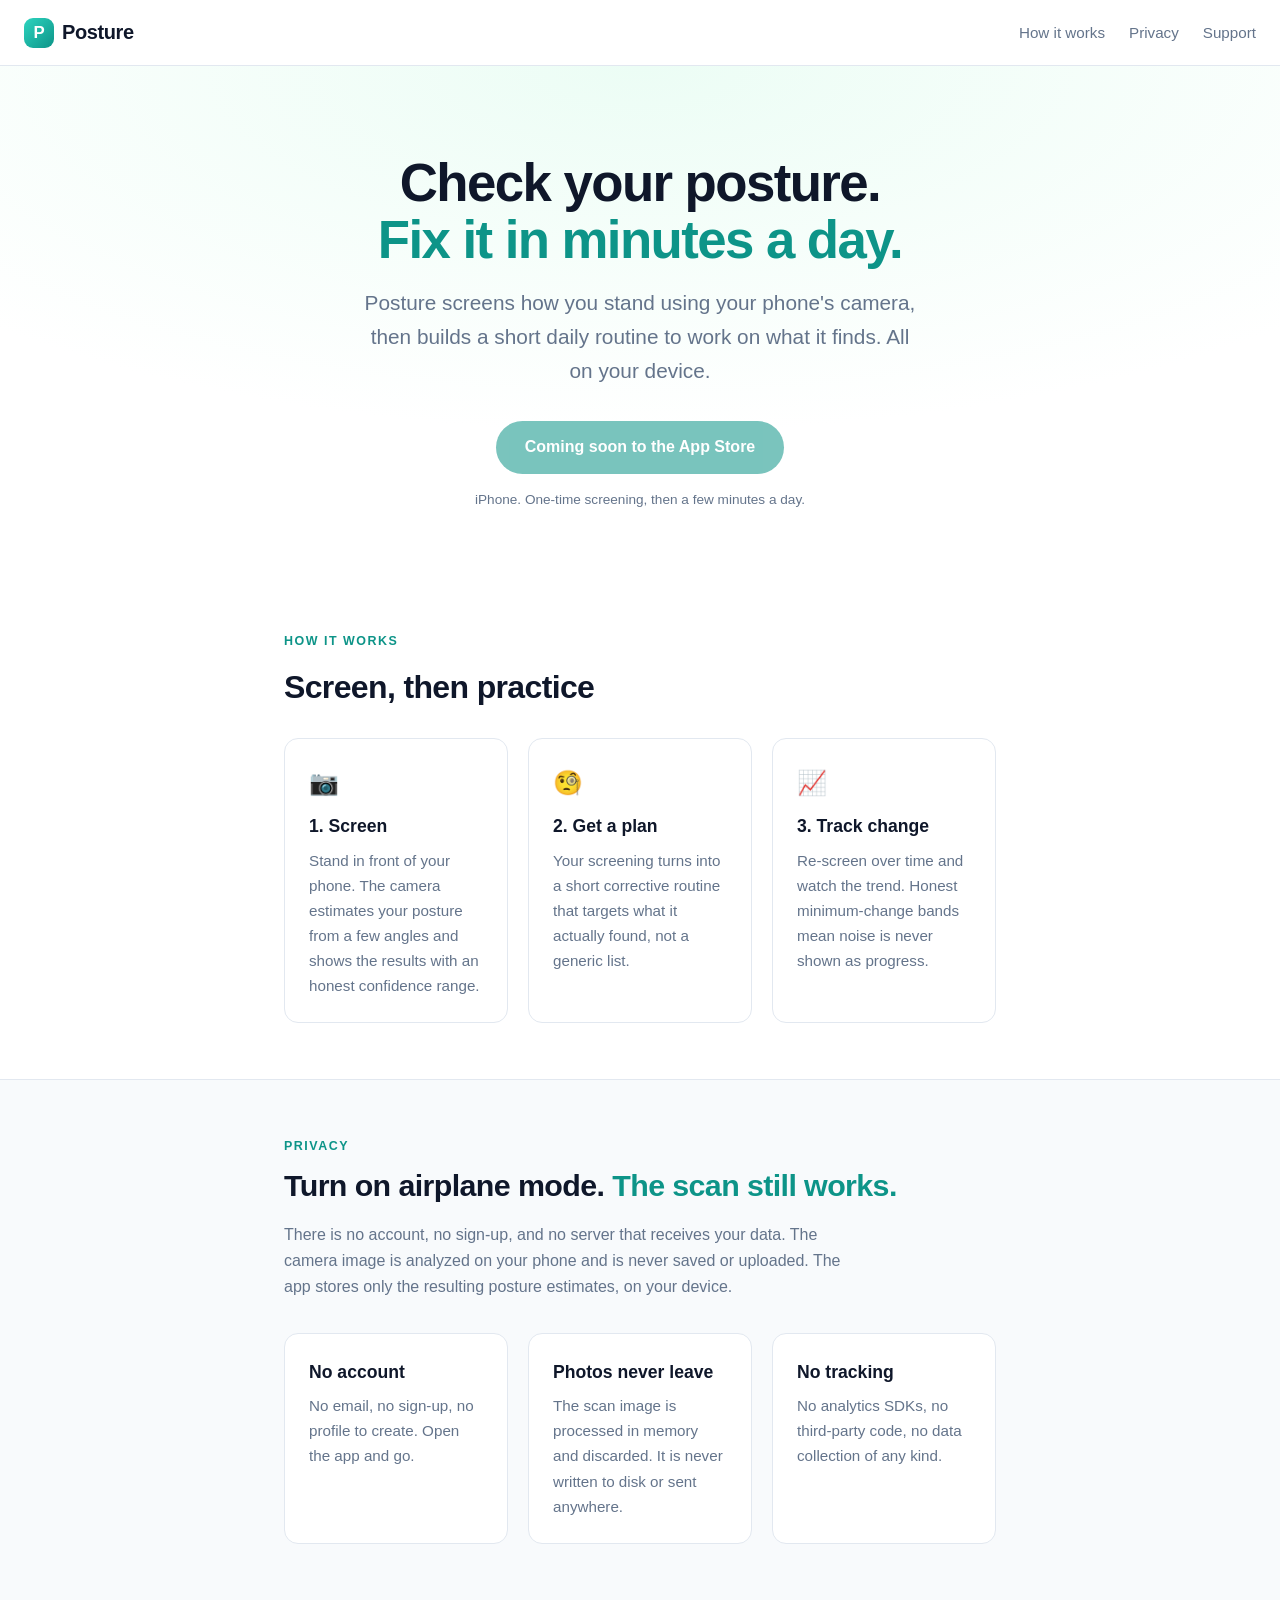
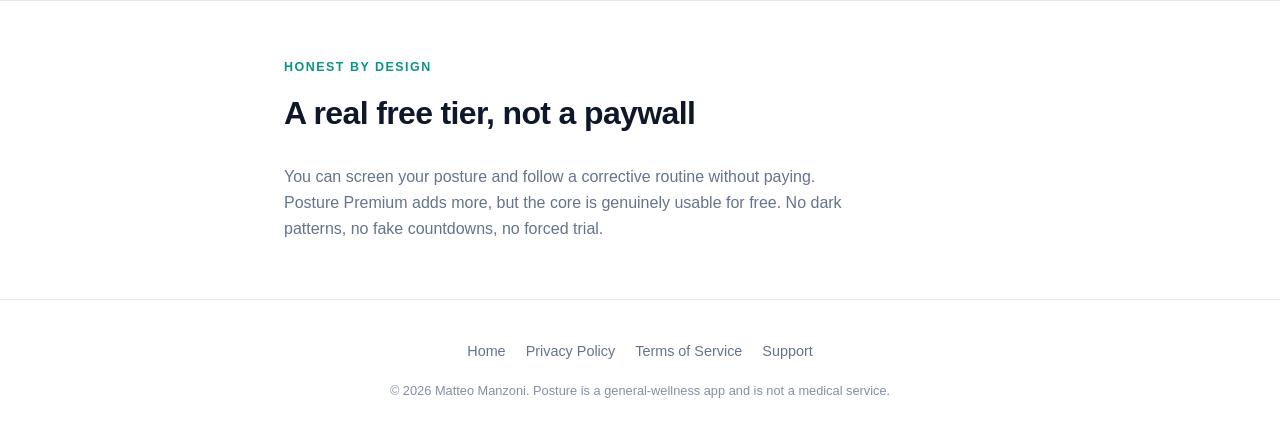
==== index.html @ d297b9b5 "Posture marketing site + legal pages" ====
<!DOCTYPE html>
<html lang="en">
<head>
  <meta charset="UTF-8">
  <meta name="viewport" content="width=device-width, initial-scale=1.0">
  <title>Posture - check and fix your posture, privately</title>
  <meta name="description" content="Posture screens your posture on your phone and builds a short daily routine to fix it. No account, no cloud, your photos never leave your device.">
  <link rel="stylesheet" href="style.css">
</head>
<body>
  <nav>
    <a class="brand" href="/posture/"><span class="mark">P</span> Posture</a>
    <div class="links">
      <a href="#how">How it works</a>
      <a href="#privacy">Privacy</a>
      <a href="support.html">Support</a>
    </div>
  </nav>

  <header class="hero">
    <h1>Check your posture.<br><span class="accent">Fix it in minutes a day.</span></h1>
    <p class="sub">Posture screens how you stand using your phone's camera, then builds a short daily routine to work on what it finds. All on your device.</p>
    <a class="cta soon" href="#">Coming soon to the App Store</a>
    <span class="note">iPhone. One-time screening, then a few minutes a day.</span>
  </header>

  <section class="block" id="how">
    <div class="wrap">
      <p class="kicker">How it works</p>
      <h2>Screen, then practice</h2>
      <div class="features">
        <div class="feature">
          <span class="ico">&#128247;</span>
          <h3>1. Screen</h3>
          <p>Stand in front of your phone. The camera estimates your posture from a few angles and shows the results with an honest confidence range.</p>
        </div>
        <div class="feature">
          <span class="ico">&#129488;</span>
          <h3>2. Get a plan</h3>
          <p>Your screening turns into a short corrective routine that targets what it actually found, not a generic list.</p>
        </div>
        <div class="feature">
          <span class="ico">&#128200;</span>
          <h3>3. Track change</h3>
          <p>Re-screen over time and watch the trend. Honest minimum-change bands mean noise is never shown as progress.</p>
        </div>
      </div>
    </div>
  </section>

  <section class="block alt" id="privacy">
    <div class="wrap">
      <p class="kicker">Privacy</p>
      <p class="proof">Turn on airplane mode. <span>The scan still works.</span></p>
      <p style="margin-top:1rem; color:var(--muted); max-width:560px;">There is no account, no sign-up, and no server that receives your data. The camera image is analyzed on your phone and is never saved or uploaded. The app stores only the resulting posture estimates, on your device.</p>
      <div class="features" style="margin-top:2rem;">
        <div class="feature">
          <h3>No account</h3>
          <p>No email, no sign-up, no profile to create. Open the app and go.</p>
        </div>
        <div class="feature">
          <h3>Photos never leave</h3>
          <p>The scan image is processed in memory and discarded. It is never written to disk or sent anywhere.</p>
        </div>
        <div class="feature">
          <h3>No tracking</h3>
          <p>No analytics SDKs, no third-party code, no data collection of any kind.</p>
        </div>
      </div>
    </div>
  </section>

  <section class="block">
    <div class="wrap">
      <p class="kicker">Honest by design</p>
      <h2>A real free tier, not a paywall</h2>
      <p style="color:var(--muted); max-width:560px;">You can screen your posture and follow a corrective routine without paying. Posture Premium adds more, but the core is genuinely usable for free. No dark patterns, no fake countdowns, no forced trial.</p>
    </div>
  </section>

  <footer>
    <div class="links">
      <a href="/posture/">Home</a>
      <a href="privacy.html">Privacy Policy</a>
      <a href="terms.html">Terms of Service</a>
      <a href="support.html">Support</a>
    </div>
    <p class="small">&copy; 2026 Matteo Manzoni. Posture is a general-wellness app and is not a medical service.</p>
  </footer>
</body>
</html>
---- style.css ----
:root {
  --teal: #14b8a6;
  --teal-bright: #2dd4bf;
  --teal-dark: #0d9488;
  --ink: #0f172a;
  --body: #334155;
  --muted: #64748b;
  --line: #e2e8f0;
  --bg: #ffffff;
  --bg-soft: #f8fafc;
  --radius: 14px;
  --maxw: 760px;
}

* { margin: 0; padding: 0; box-sizing: border-box; }

html { scroll-behavior: smooth; }

body {
  font-family: -apple-system, BlinkMacSystemFont, "Segoe UI", Roboto, Helvetica, Arial, sans-serif;
  color: var(--body);
  line-height: 1.65;
  background: var(--bg);
  -webkit-font-smoothing: antialiased;
}

a { color: var(--teal-dark); text-decoration: none; }
a:hover { text-decoration: underline; }

.wrap { max-width: var(--maxw); margin: 0 auto; padding: 0 1.5rem; }

/* Nav */
nav {
  position: sticky; top: 0; z-index: 10;
  display: flex; justify-content: space-between; align-items: center;
  padding: 1rem 1.5rem;
  background: rgba(255,255,255,0.85);
  backdrop-filter: saturate(180%) blur(12px);
  border-bottom: 1px solid var(--line);
}
.brand {
  font-weight: 800; font-size: 1.25rem; color: var(--ink);
  letter-spacing: -0.02em; display: flex; align-items: center; gap: 0.5rem;
}
.brand .mark {
  display: inline-grid; place-items: center;
  width: 30px; height: 30px; border-radius: 9px;
  background: linear-gradient(135deg, var(--teal-bright), var(--teal-dark));
  color: #fff; font-weight: 900; font-size: 1.05rem;
}
nav .links { display: flex; gap: 1.5rem; font-size: 0.95rem; font-weight: 500; }
nav .links a { color: var(--muted); }
nav .links a:hover { color: var(--teal-dark); text-decoration: none; }

/* Hero */
.hero {
  text-align: center;
  padding: 5.5rem 1.5rem 4rem;
  background: radial-gradient(120% 120% at 50% 0%, #ecfdf5 0%, #ffffff 60%);
}
.hero h1 {
  font-size: clamp(2.1rem, 6vw, 3.3rem);
  line-height: 1.08; letter-spacing: -0.03em;
  color: var(--ink); margin-bottom: 1.1rem; font-weight: 800;
}
.hero h1 .accent { color: var(--teal-dark); }
.hero .sub {
  font-size: clamp(1.05rem, 2.5vw, 1.3rem);
  color: var(--muted); max-width: 560px; margin: 0 auto 2rem;
}
.cta {
  display: inline-block; padding: 0.85rem 1.8rem;
  background: var(--teal-dark); color: #fff; font-weight: 600;
  border-radius: 999px; font-size: 1rem;
}
.cta:hover { background: var(--teal); text-decoration: none; }
.cta.soon { opacity: 0.55; cursor: default; }
.hero .note { display: block; margin-top: 0.9rem; font-size: 0.85rem; color: var(--muted); }

/* Sections */
section.block { padding: 3.5rem 0; }
section.block.alt { background: var(--bg-soft); border-top: 1px solid var(--line); border-bottom: 1px solid var(--line); }
.kicker { text-transform: uppercase; letter-spacing: 0.12em; font-size: 0.78rem; font-weight: 700; color: var(--teal-dark); margin-bottom: 0.6rem; }
h2 { font-size: clamp(1.5rem, 4vw, 2rem); color: var(--ink); letter-spacing: -0.02em; margin-bottom: 1.5rem; font-weight: 800; }

.features { display: grid; grid-template-columns: repeat(auto-fit, minmax(220px, 1fr)); gap: 1.25rem; }
.feature { background: var(--bg); border: 1px solid var(--line); border-radius: var(--radius); padding: 1.5rem; }
.feature h3 { color: var(--ink); font-size: 1.1rem; margin-bottom: 0.4rem; font-weight: 700; }
.feature p { color: var(--muted); font-size: 0.95rem; }
.feature .ico { font-size: 1.5rem; margin-bottom: 0.6rem; display: block; }

.proof { font-size: clamp(1.3rem, 4vw, 1.9rem); font-weight: 700; color: var(--ink); letter-spacing: -0.02em; line-height: 1.3; }
.proof span { color: var(--teal-dark); }

/* Legal / content pages */
.doc { padding: 3rem 0 4rem; }
.doc h1 { font-size: 2rem; color: var(--ink); letter-spacing: -0.02em; margin-bottom: 0.5rem; }
.doc h2 { font-size: 1.25rem; margin: 2rem 0 0.6rem; }
.doc h3 { font-size: 1.05rem; color: var(--ink); margin: 1.2rem 0 0.4rem; }
.doc p, .doc li { color: var(--body); margin-bottom: 0.8rem; }
.doc ul { padding-left: 1.4rem; }
.doc .meta { color: var(--muted); font-size: 0.9rem; margin-bottom: 1.5rem; }
.doc .meta strong { color: var(--ink); }
.doc hr { border: none; border-top: 1px solid var(--line); margin: 2rem 0; }
.doc em { color: var(--muted); }

/* Footer */
footer { border-top: 1px solid var(--line); padding: 2.5rem 1.5rem; text-align: center; color: var(--muted); font-size: 0.9rem; }
footer .links { display: flex; gap: 1.25rem; justify-content: center; flex-wrap: wrap; margin-bottom: 1rem; }
footer .links a { color: var(--muted); }
footer .small { font-size: 0.8rem; opacity: 0.8; }
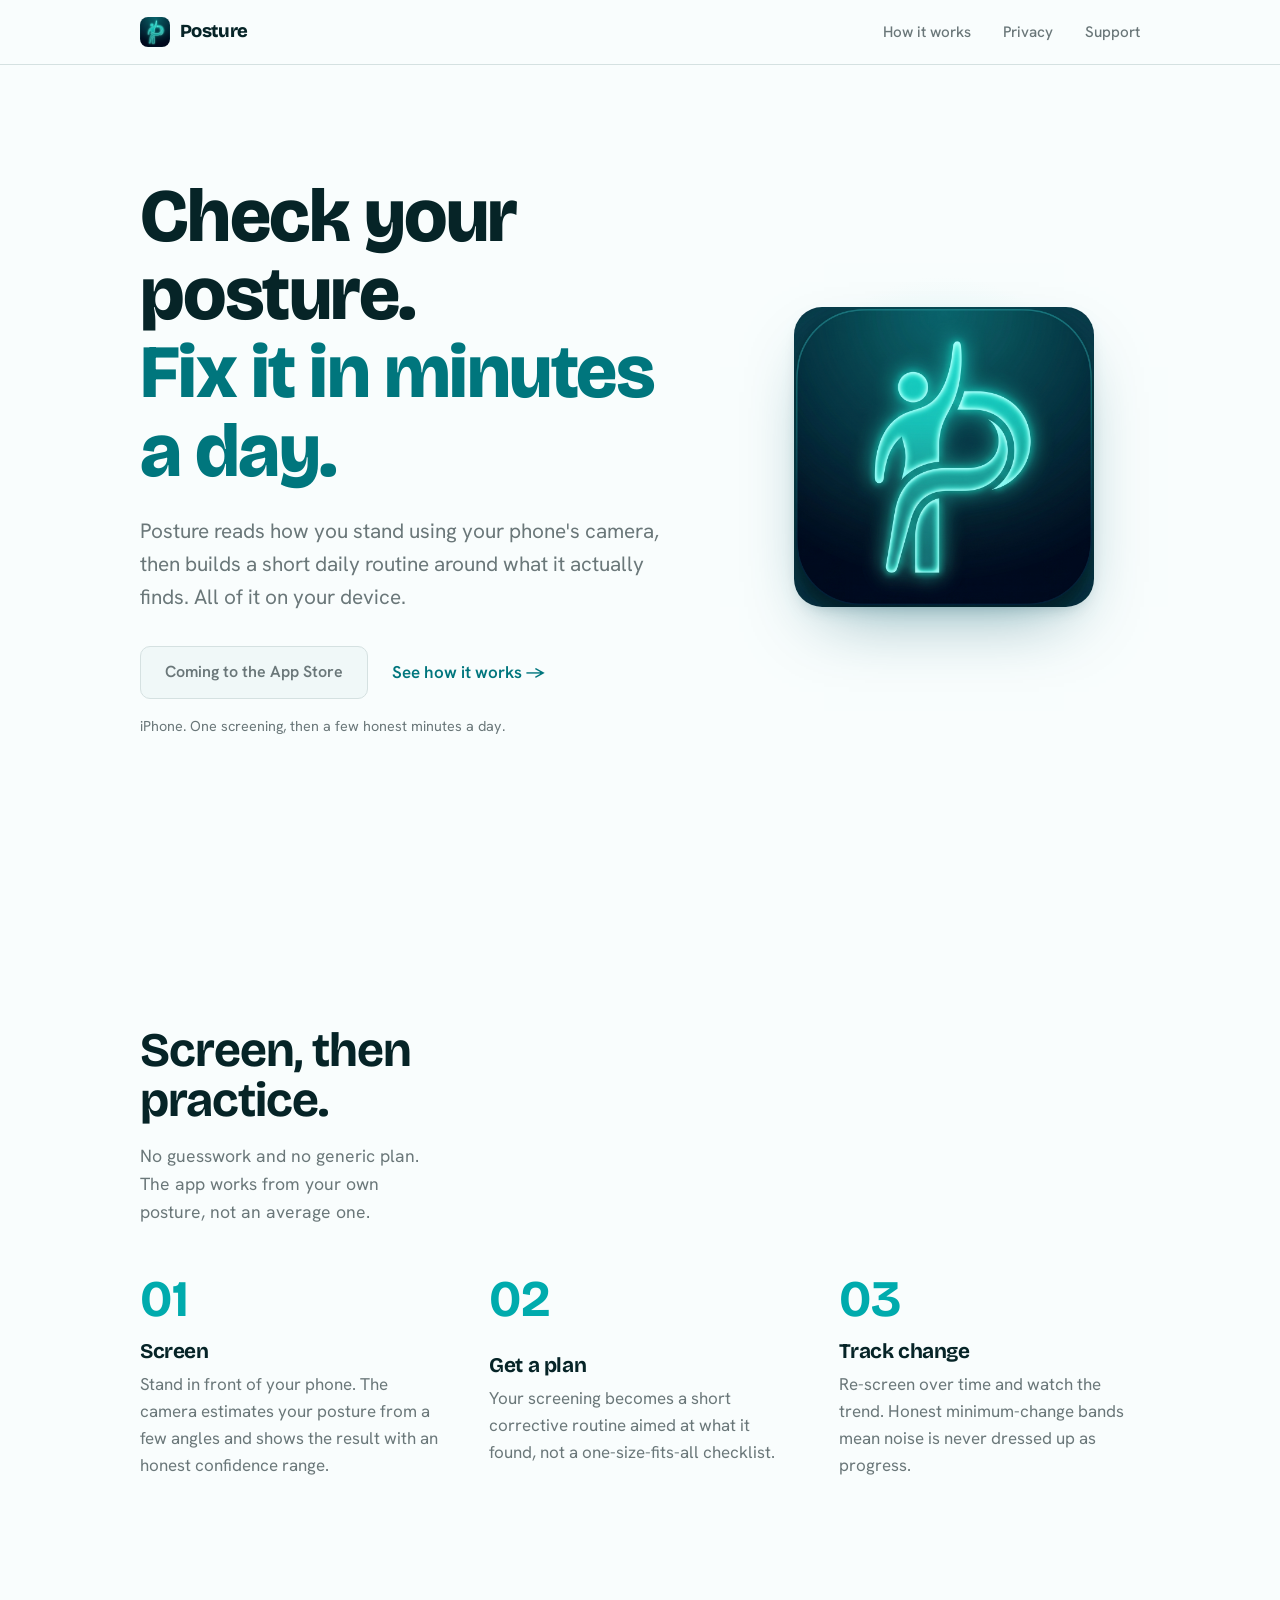
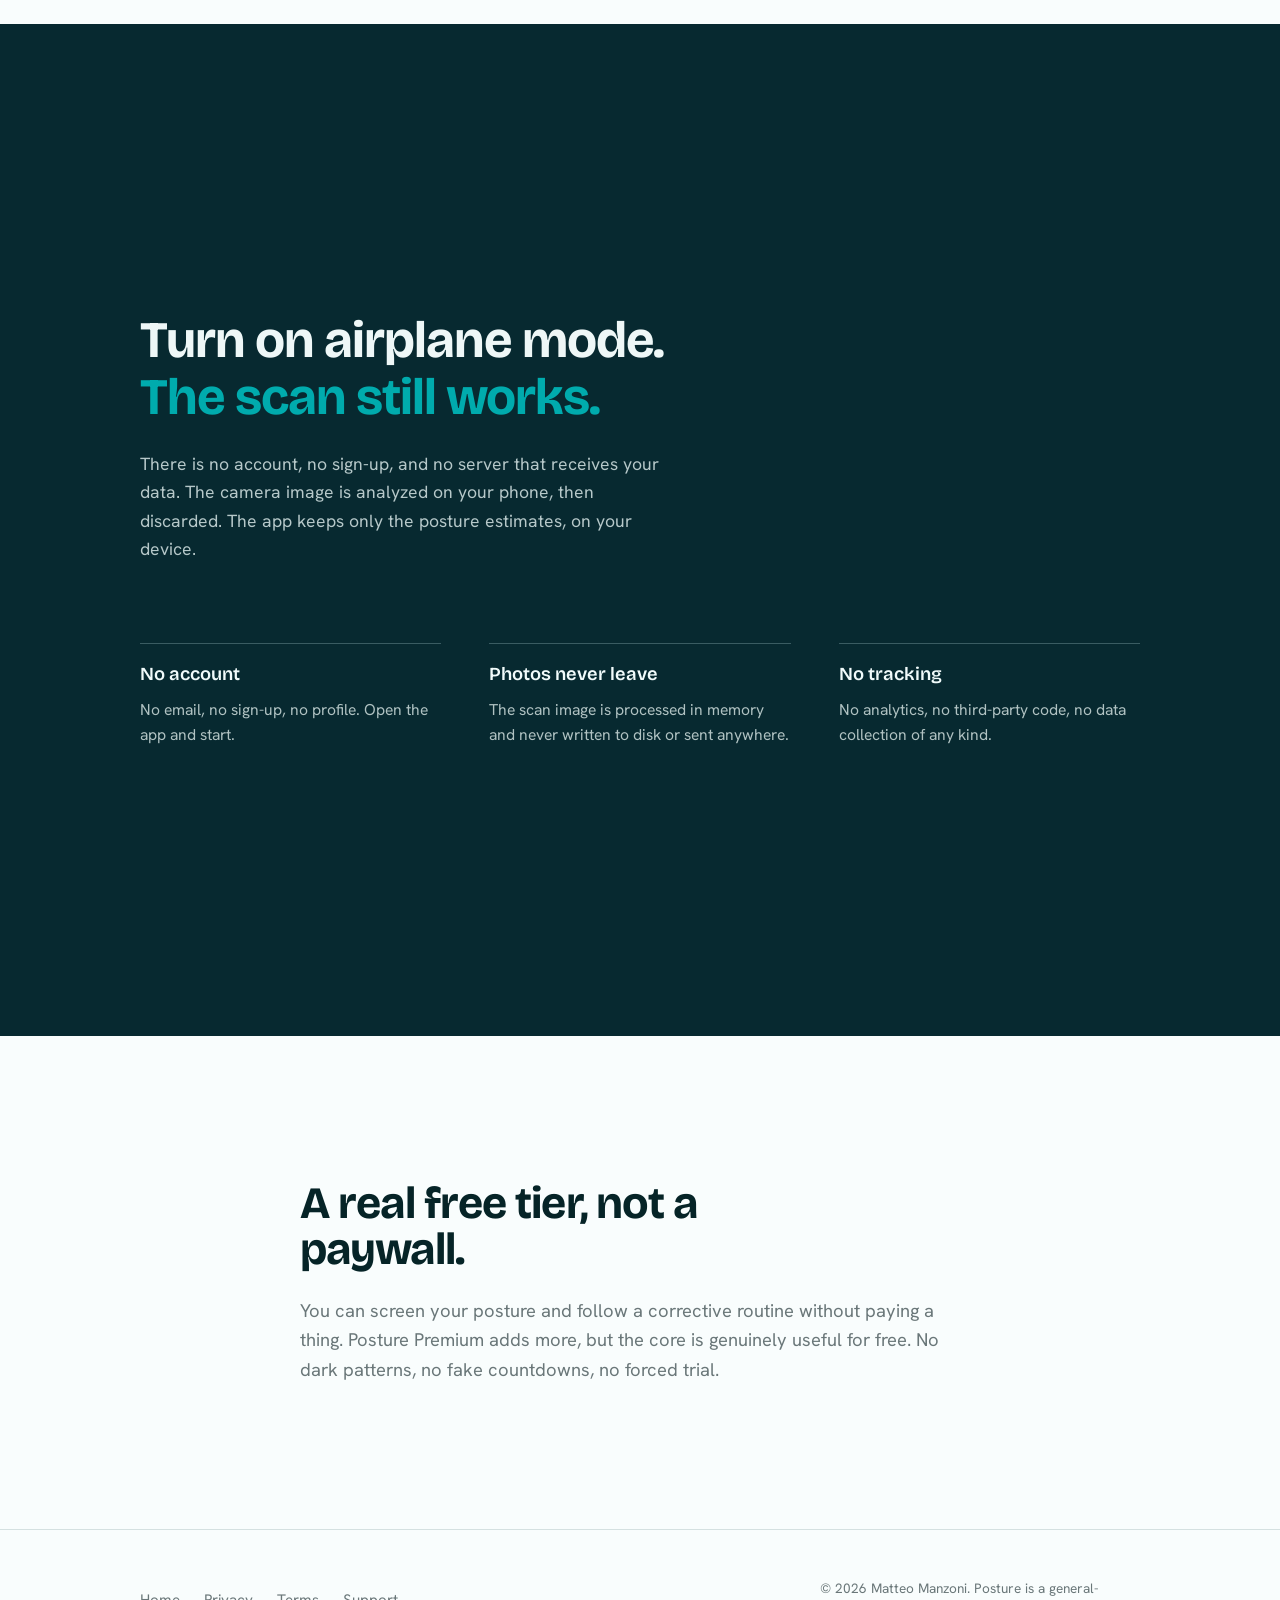
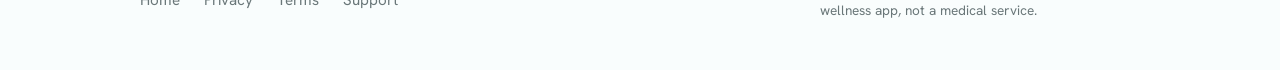
==== commit c78e4352: "Redesign: editorial layout, app-icon hero, brand type + color, scroll reveals" ====
--- a/index.html
+++ b/index.html
@@ -4,88 +4,123 @@
   <meta charset="UTF-8">
   <meta name="viewport" content="width=device-width, initial-scale=1.0">
   <title>Posture - check and fix your posture, privately</title>
-  <meta name="description" content="Posture screens your posture on your phone and builds a short daily routine to fix it. No account, no cloud, your photos never leave your device.">
+  <meta name="description" content="Posture screens how you stand using your phone, then builds a short daily routine to fix it. No account, no cloud, your photos never leave your device.">
+  <meta property="og:title" content="Posture - check and fix your posture, privately">
+  <meta property="og:description" content="Screen your posture on your phone, get a short daily routine, all on your device.">
+  <link rel="icon" href="appicon.png">
   <link rel="stylesheet" href="style.css">
 </head>
 <body>
-  <nav>
-    <a class="brand" href="/posture/"><span class="mark">P</span> Posture</a>
-    <div class="links">
-      <a href="#how">How it works</a>
-      <a href="#privacy">Privacy</a>
-      <a href="support.html">Support</a>
+  <header class="nav">
+    <div class="wrap">
+      <a class="brand" href="/posture-app/"><img src="appicon.png" alt=""> Posture</a>
+      <nav class="nav-links">
+        <a href="#how">How it works</a>
+        <a href="#privacy">Privacy</a>
+        <a href="support.html">Support</a>
+      </nav>
     </div>
-  </nav>
-
-  <header class="hero">
-    <h1>Check your posture.<br><span class="accent">Fix it in minutes a day.</span></h1>
-    <p class="sub">Posture screens how you stand using your phone's camera, then builds a short daily routine to work on what it finds. All on your device.</p>
-    <a class="cta soon" href="#">Coming soon to the App Store</a>
-    <span class="note">iPhone. One-time screening, then a few minutes a day.</span>
   </header>
 
-  <section class="block" id="how">
-    <div class="wrap">
-      <p class="kicker">How it works</p>
-      <h2>Screen, then practice</h2>
-      <div class="features">
-        <div class="feature">
-          <span class="ico">&#128247;</span>
-          <h3>1. Screen</h3>
-          <p>Stand in front of your phone. The camera estimates your posture from a few angles and shows the results with an honest confidence range.</p>
+  <main>
+    <section class="hero">
+      <div class="wrap">
+        <div>
+          <h1 class="reveal">Check your posture.<br><em>Fix it in minutes a day.</em></h1>
+          <p class="lead reveal" data-delay="1">Posture reads how you stand using your phone's camera, then builds a short daily routine around what it actually finds. All of it on your device.</p>
+          <div class="actions reveal" data-delay="2">
+            <span class="btn" aria-disabled="true">Coming to the App Store</span>
+            <a class="textlink" href="#how">See how it works</a>
+          </div>
+          <p class="fineprint reveal" data-delay="3">iPhone. One screening, then a few honest minutes a day.</p>
         </div>
-        <div class="feature">
-          <span class="ico">&#129488;</span>
-          <h3>2. Get a plan</h3>
-          <p>Your screening turns into a short corrective routine that targets what it actually found, not a generic list.</p>
-        </div>
-        <div class="feature">
-          <span class="ico">&#128200;</span>
-          <h3>3. Track change</h3>
-          <p>Re-screen over time and watch the trend. Honest minimum-change bands mean noise is never shown as progress.</p>
+        <div class="hero-art reveal" data-delay="1">
+          <img src="appicon.png" alt="Posture app icon" width="300" height="300">
         </div>
       </div>
-    </div>
-  </section>
+    </section>
 
-  <section class="block alt" id="privacy">
-    <div class="wrap">
-      <p class="kicker">Privacy</p>
-      <p class="proof">Turn on airplane mode. <span>The scan still works.</span></p>
-      <p style="margin-top:1rem; color:var(--muted); max-width:560px;">There is no account, no sign-up, and no server that receives your data. The camera image is analyzed on your phone and is never saved or uploaded. The app stores only the resulting posture estimates, on your device.</p>
-      <div class="features" style="margin-top:2rem;">
-        <div class="feature">
-          <h3>No account</h3>
-          <p>No email, no sign-up, no profile to create. Open the app and go.</p>
+    <section id="how">
+      <div class="wrap">
+        <div class="section-head reveal">
+          <h2>Screen, then practice.</h2>
+          <p>No guesswork and no generic plan. The app works from your own posture, not an average one.</p>
         </div>
-        <div class="feature">
-          <h3>Photos never leave</h3>
-          <p>The scan image is processed in memory and discarded. It is never written to disk or sent anywhere.</p>
-        </div>
-        <div class="feature">
-          <h3>No tracking</h3>
-          <p>No analytics SDKs, no third-party code, no data collection of any kind.</p>
+        <div class="steps">
+          <div class="step reveal">
+            <span class="num">01</span>
+            <div>
+              <h3>Screen</h3>
+              <p>Stand in front of your phone. The camera estimates your posture from a few angles and shows the result with an honest confidence range.</p>
+            </div>
+          </div>
+          <div class="step reveal" data-delay="1">
+            <span class="num">02</span>
+            <div>
+              <h3>Get a plan</h3>
+              <p>Your screening becomes a short corrective routine aimed at what it found, not a one-size-fits-all checklist.</p>
+            </div>
+          </div>
+          <div class="step reveal" data-delay="2">
+            <span class="num">03</span>
+            <div>
+              <h3>Track change</h3>
+              <p>Re-screen over time and watch the trend. Honest minimum-change bands mean noise is never dressed up as progress.</p>
+            </div>
+          </div>
         </div>
       </div>
-    </div>
-  </section>
+    </section>
 
-  <section class="block">
-    <div class="wrap">
-      <p class="kicker">Honest by design</p>
-      <h2>A real free tier, not a paywall</h2>
-      <p style="color:var(--muted); max-width:560px;">You can screen your posture and follow a corrective routine without paying. Posture Premium adds more, but the core is genuinely usable for free. No dark patterns, no fake countdowns, no forced trial.</p>
-    </div>
-  </section>
+    <section class="privacy" id="privacy">
+      <div class="wrap">
+        <p class="statement reveal">Turn on airplane mode. <b>The scan still works.</b></p>
+        <p class="blurb reveal" data-delay="1">There is no account, no sign-up, and no server that receives your data. The camera image is analyzed on your phone, then discarded. The app keeps only the posture estimates, on your device.</p>
+        <div class="points">
+          <div class="point reveal">
+            <h4>No account</h4>
+            <p>No email, no sign-up, no profile. Open the app and start.</p>
+          </div>
+          <div class="point reveal" data-delay="1">
+            <h4>Photos never leave</h4>
+            <p>The scan image is processed in memory and never written to disk or sent anywhere.</p>
+          </div>
+          <div class="point reveal" data-delay="2">
+            <h4>No tracking</h4>
+            <p>No analytics, no third-party code, no data collection of any kind.</p>
+          </div>
+        </div>
+      </div>
+    </section>
+
+    <section class="free">
+      <div class="wrap reveal">
+        <h2>A real free tier, not a paywall.</h2>
+        <p>You can screen your posture and follow a corrective routine without paying a thing. Posture Premium adds more, but the core is genuinely useful for free. No dark patterns, no fake countdowns, no forced trial.</p>
+      </div>
+    </section>
+  </main>
 
   <footer>
-    <div class="links">
-      <a href="/posture/">Home</a>
-      <a href="privacy.html">Privacy Policy</a>
-      <a href="terms.html">Terms of Service</a>
-      <a href="support.html">Support</a>
+    <div class="wrap">
+      <div class="flinks">
+        <a href="/posture-app/">Home</a>
+        <a href="privacy.html">Privacy</a>
+        <a href="terms.html">Terms</a>
+        <a href="support.html">Support</a>
+      </div>
+      <p class="legal">&copy; 2026 Matteo Manzoni. Posture is a general-wellness app, not a medical service.</p>
     </div>
-    <p class="small">&copy; 2026 Matteo Manzoni. Posture is a general-wellness app and is not a medical service.</p>
   </footer>
+
+  <script>
+    // Staggered scroll-in reveals; respects reduced-motion via CSS.
+    const io = new IntersectionObserver((entries) => {
+      for (const e of entries) {
+        if (e.isIntersecting) { e.target.classList.add('in'); io.unobserve(e.target); }
+      }
+    }, { rootMargin: '0px 0px -8% 0px', threshold: 0.1 });
+    document.querySelectorAll('.reveal').forEach(el => io.observe(el));
+  </script>
 </body>
 </html>
--- a/style.css
+++ b/style.css
@@ -1,111 +1,171 @@
+/* Posture - editorial light theme, teal drawn from the app icon */
+
+@import url('https://fonts.googleapis.com/css2?family=Bricolage+Grotesque:opsz,wght@12..96,500;12..96,600;12..96,700;12..96,800&family=Hanken+Grotesk:wght@400;500;600&display=swap');
+
 :root {
-  --teal: #14b8a6;
-  --teal-bright: #2dd4bf;
-  --teal-dark: #0d9488;
-  --ink: #0f172a;
-  --body: #334155;
-  --muted: #64748b;
-  --line: #e2e8f0;
-  --bg: #ffffff;
-  --bg-soft: #f8fafc;
-  --radius: 14px;
-  --maxw: 760px;
+  /* OKLCH, neutrals tinted toward the brand teal hue (~198) */
+  --bg:        oklch(0.992 0.004 198);
+  --surface:   oklch(0.972 0.008 198);
+  --ink:       oklch(0.24 0.035 205);
+  --body:      oklch(0.42 0.022 205);
+  --muted:     oklch(0.56 0.016 205);
+  --line:      oklch(0.90 0.012 198);
+  --teal:      oklch(0.66 0.135 196);
+  --teal-deep: oklch(0.50 0.115 200);
+  --teal-soft: oklch(0.95 0.03 196);
+  --dark:      oklch(0.26 0.04 215);
+
+  /* 4pt spacing scale, semantic */
+  --space-xs: 0.5rem;
+  --space-sm: 0.75rem;
+  --space-md: 1rem;
+  --space-lg: 1.5rem;
+  --space-xl: 2rem;
+  --space-2xl: 3rem;
+  --space-3xl: 5rem;
+  --space-4xl: clamp(5rem, 12vw, 9rem);
+
+  --maxw: 1080px;
+  --measure: 68ch;
 }
 
 * { margin: 0; padding: 0; box-sizing: border-box; }
-
-html { scroll-behavior: smooth; }
+html { scroll-behavior: smooth; -webkit-text-size-adjust: 100%; }
 
 body {
-  font-family: -apple-system, BlinkMacSystemFont, "Segoe UI", Roboto, Helvetica, Arial, sans-serif;
+  font-family: "Hanken Grotesk", -apple-system, BlinkMacSystemFont, sans-serif;
+  background: var(--bg);
   color: var(--body);
-  line-height: 1.65;
-  background: var(--bg);
+  line-height: 1.6;
+  font-size: 1.0625rem;
   -webkit-font-smoothing: antialiased;
+  text-rendering: optimizeLegibility;
+  overflow-x: hidden;
 }
 
-a { color: var(--teal-dark); text-decoration: none; }
-a:hover { text-decoration: underline; }
+h1, h2, h3 { font-family: "Bricolage Grotesque", sans-serif; color: var(--ink); line-height: 1.04; letter-spacing: -0.02em; font-weight: 700; }
 
-.wrap { max-width: var(--maxw); margin: 0 auto; padding: 0 1.5rem; }
+a { color: var(--teal-deep); text-decoration: none; }
+a:hover { color: var(--ink); }
 
-/* Nav */
-nav {
-  position: sticky; top: 0; z-index: 10;
-  display: flex; justify-content: space-between; align-items: center;
-  padding: 1rem 1.5rem;
-  background: rgba(255,255,255,0.85);
-  backdrop-filter: saturate(180%) blur(12px);
+.wrap { max-width: var(--maxw); margin: 0 auto; padding-inline: clamp(1.25rem, 5vw, 2.5rem); }
+
+/* ---------- Nav ---------- */
+header.nav {
+  position: sticky; top: 0; z-index: 20;
+  background: color-mix(in oklch, var(--bg) 82%, transparent);
+  backdrop-filter: saturate(150%) blur(10px);
   border-bottom: 1px solid var(--line);
 }
-.brand {
-  font-weight: 800; font-size: 1.25rem; color: var(--ink);
-  letter-spacing: -0.02em; display: flex; align-items: center; gap: 0.5rem;
+header.nav .wrap { display: flex; align-items: center; justify-content: space-between; height: 64px; }
+.brand { display: inline-flex; align-items: center; gap: 0.6rem; font-family: "Bricolage Grotesque", sans-serif; font-weight: 800; font-size: 1.15rem; color: var(--ink); letter-spacing: -0.02em; }
+.brand:hover { color: var(--ink); }
+.brand img { width: 30px; height: 30px; border-radius: 8px; display: block; }
+.nav-links { display: flex; gap: clamp(1rem, 3vw, 2rem); font-size: 0.95rem; font-weight: 500; }
+.nav-links a { color: var(--muted); }
+.nav-links a:hover { color: var(--teal-deep); }
+
+/* ---------- Buttons ---------- */
+.btn {
+  display: inline-flex; align-items: center; gap: 0.5rem;
+  font-weight: 600; font-size: 1rem;
+  padding: 0.8rem 1.5rem; border-radius: 10px;
+  background: var(--dark); color: oklch(0.98 0.01 196);
+  transition: transform 0.25s cubic-bezier(0.2,0.7,0.3,1), background 0.25s;
 }
-.brand .mark {
-  display: inline-grid; place-items: center;
-  width: 30px; height: 30px; border-radius: 9px;
-  background: linear-gradient(135deg, var(--teal-bright), var(--teal-dark));
-  color: #fff; font-weight: 900; font-size: 1.05rem;
+.btn:hover { background: var(--ink); color: oklch(0.99 0.01 196); transform: translateY(-2px); }
+.btn[aria-disabled="true"] { background: var(--surface); color: var(--muted); border: 1px solid var(--line); cursor: default; }
+.btn[aria-disabled="true"]:hover { transform: none; background: var(--surface); color: var(--muted); }
+.textlink { font-weight: 600; color: var(--teal-deep); }
+.textlink::after { content: " \2192"; }
+
+/* ---------- Hero ---------- */
+.hero { padding-block: clamp(3.5rem, 9vw, 7rem) var(--space-4xl); }
+.hero .wrap { display: grid; grid-template-columns: 1.35fr 1fr; gap: clamp(2rem, 6vw, 5rem); align-items: center; }
+.hero h1 { font-size: clamp(2.6rem, 6.5vw, 4.7rem); font-weight: 800; max-width: 16ch; }
+.hero h1 em { font-style: normal; color: var(--teal-deep); }
+.hero .lead { margin-top: var(--space-lg); font-size: clamp(1.1rem, 2vw, 1.3rem); color: var(--muted); max-width: 46ch; }
+.hero .actions { margin-top: var(--space-xl); display: flex; align-items: center; gap: var(--space-lg); flex-wrap: wrap; }
+.hero .fineprint { margin-top: var(--space-md); font-size: 0.9rem; color: var(--muted); }
+.hero-art { justify-self: center; position: relative; }
+.hero-art img {
+  width: clamp(190px, 26vw, 300px); height: auto; border-radius: 28px; display: block;
+  box-shadow: 0 30px 70px -30px oklch(0.40 0.10 210 / 0.55), 0 8px 20px -12px oklch(0.30 0.08 210 / 0.4);
 }
-nav .links { display: flex; gap: 1.5rem; font-size: 0.95rem; font-weight: 500; }
-nav .links a { color: var(--muted); }
-nav .links a:hover { color: var(--teal-dark); text-decoration: none; }
+.hero-art::before {
+  content: ""; position: absolute; inset: -18% -12% -22% -12%; z-index: -1;
+  background: radial-gradient(60% 55% at 50% 45%, var(--teal-soft), transparent 72%);
+}
 
-/* Hero */
-.hero {
-  text-align: center;
-  padding: 5.5rem 1.5rem 4rem;
-  background: radial-gradient(120% 120% at 50% 0%, #ecfdf5 0%, #ffffff 60%);
-}
-.hero h1 {
-  font-size: clamp(2.1rem, 6vw, 3.3rem);
-  line-height: 1.08; letter-spacing: -0.03em;
-  color: var(--ink); margin-bottom: 1.1rem; font-weight: 800;
-}
-.hero h1 .accent { color: var(--teal-dark); }
-.hero .sub {
-  font-size: clamp(1.05rem, 2.5vw, 1.3rem);
-  color: var(--muted); max-width: 560px; margin: 0 auto 2rem;
-}
-.cta {
-  display: inline-block; padding: 0.85rem 1.8rem;
-  background: var(--teal-dark); color: #fff; font-weight: 600;
-  border-radius: 999px; font-size: 1rem;
-}
-.cta:hover { background: var(--teal); text-decoration: none; }
-.cta.soon { opacity: 0.55; cursor: default; }
-.hero .note { display: block; margin-top: 0.9rem; font-size: 0.85rem; color: var(--muted); }
+/* ---------- Sections ---------- */
+section { padding-block: var(--space-4xl); }
+.section-head { max-width: 28ch; margin-bottom: var(--space-2xl); }
+.section-head h2 { font-size: clamp(1.9rem, 4.5vw, 3rem); font-weight: 700; }
+.section-head p { margin-top: var(--space-md); color: var(--muted); font-size: 1.1rem; max-width: 50ch; }
 
-/* Sections */
-section.block { padding: 3.5rem 0; }
-section.block.alt { background: var(--bg-soft); border-top: 1px solid var(--line); border-bottom: 1px solid var(--line); }
-.kicker { text-transform: uppercase; letter-spacing: 0.12em; font-size: 0.78rem; font-weight: 700; color: var(--teal-dark); margin-bottom: 0.6rem; }
-h2 { font-size: clamp(1.5rem, 4vw, 2rem); color: var(--ink); letter-spacing: -0.02em; margin-bottom: 1.5rem; font-weight: 800; }
+/* Steps - editorial, big numbers, not identical cards */
+.steps { display: grid; gap: clamp(2rem, 5vw, 3.5rem); }
+@media (min-width: 720px) { .steps { grid-template-columns: repeat(3, 1fr); gap: clamp(2rem, 4vw, 3rem); } }
+.step { display: grid; grid-template-columns: auto 1fr; gap: var(--space-lg); align-items: start; }
+@media (min-width: 720px) { .step { grid-template-columns: 1fr; gap: var(--space-md); } }
+.step .num { font-family: "Bricolage Grotesque", sans-serif; font-weight: 700; font-size: clamp(2.2rem, 5vw, 3.2rem); color: var(--teal); line-height: 1; }
+.step h3 { font-size: 1.3rem; margin-bottom: var(--space-xs); }
+.step p { color: var(--muted); max-width: 34ch; }
 
-.features { display: grid; grid-template-columns: repeat(auto-fit, minmax(220px, 1fr)); gap: 1.25rem; }
-.feature { background: var(--bg); border: 1px solid var(--line); border-radius: var(--radius); padding: 1.5rem; }
-.feature h3 { color: var(--ink); font-size: 1.1rem; margin-bottom: 0.4rem; font-weight: 700; }
-.feature p { color: var(--muted); font-size: 0.95rem; }
-.feature .ico { font-size: 1.5rem; margin-bottom: 0.6rem; display: block; }
+/* Privacy - full statement, dark to echo the icon */
+.privacy { background: var(--dark); color: oklch(0.92 0.02 198); border-radius: 0; }
+.privacy .wrap { padding-block: var(--space-4xl); }
+.privacy .statement { font-family: "Bricolage Grotesque", sans-serif; font-weight: 700; font-size: clamp(1.8rem, 5vw, 3.2rem); line-height: 1.12; letter-spacing: -0.02em; color: oklch(0.97 0.01 198); max-width: 18ch; }
+.privacy .statement b { color: var(--teal); font-weight: 700; }
+.privacy .blurb { margin-top: var(--space-lg); color: oklch(0.82 0.02 198); max-width: 52ch; font-size: 1.1rem; }
+.privacy .points { margin-top: var(--space-3xl); display: grid; gap: var(--space-xl); }
+@media (min-width: 720px) { .privacy .points { grid-template-columns: repeat(3, 1fr); gap: var(--space-2xl); } }
+.privacy .point { border-top: 1px solid oklch(0.45 0.04 210); padding-top: var(--space-md); }
+.privacy .point h4 { font-family: "Bricolage Grotesque", sans-serif; color: oklch(0.98 0.01 198); font-size: 1.15rem; font-weight: 600; margin-bottom: var(--space-xs); }
+.privacy .point p { color: oklch(0.80 0.02 198); font-size: 0.98rem; }
 
-.proof { font-size: clamp(1.3rem, 4vw, 1.9rem); font-weight: 700; color: var(--ink); letter-spacing: -0.02em; line-height: 1.3; }
-.proof span { color: var(--teal-dark); }
+/* Free tier - asymmetric statement */
+.free .wrap { display: grid; grid-template-columns: 1fr; gap: var(--space-lg); max-width: 760px; }
+.free h2 { font-size: clamp(1.8rem, 4.5vw, 2.8rem); max-width: 16ch; }
+.free p { color: var(--muted); font-size: 1.15rem; max-width: var(--measure); }
 
-/* Legal / content pages */
-.doc { padding: 3rem 0 4rem; }
-.doc h1 { font-size: 2rem; color: var(--ink); letter-spacing: -0.02em; margin-bottom: 0.5rem; }
-.doc h2 { font-size: 1.25rem; margin: 2rem 0 0.6rem; }
-.doc h3 { font-size: 1.05rem; color: var(--ink); margin: 1.2rem 0 0.4rem; }
-.doc p, .doc li { color: var(--body); margin-bottom: 0.8rem; }
-.doc ul { padding-left: 1.4rem; }
-.doc .meta { color: var(--muted); font-size: 0.9rem; margin-bottom: 1.5rem; }
-.doc .meta strong { color: var(--ink); }
-.doc hr { border: none; border-top: 1px solid var(--line); margin: 2rem 0; }
+/* ---------- Doc pages (privacy / terms / support) ---------- */
+.doc { padding-block: clamp(2.5rem, 6vw, 4.5rem); }
+.doc.wrap { max-width: 800px; }
+.doc h1 { font-size: clamp(2rem, 5vw, 2.8rem); margin-bottom: var(--space-sm); }
+.doc h2 { font-size: 1.3rem; margin-top: var(--space-2xl); margin-bottom: var(--space-sm); }
+.doc h3 { font-family: "Bricolage Grotesque", sans-serif; font-size: 1.08rem; color: var(--ink); margin-top: var(--space-lg); margin-bottom: var(--space-xs); font-weight: 600; }
+.doc p, .doc li { color: var(--body); margin-bottom: var(--space-md); max-width: var(--measure); }
+.doc ul { padding-left: 1.3rem; }
+.doc li { margin-bottom: var(--space-sm); }
+.doc .meta { color: var(--muted); font-size: 0.95rem; margin-bottom: var(--space-xl); padding-bottom: var(--space-lg); border-bottom: 1px solid var(--line); }
+.doc .meta strong { color: var(--ink); font-weight: 600; }
+.doc hr { border: none; border-top: 1px solid var(--line); margin-block: var(--space-xl); }
 .doc em { color: var(--muted); }
 
-/* Footer */
-footer { border-top: 1px solid var(--line); padding: 2.5rem 1.5rem; text-align: center; color: var(--muted); font-size: 0.9rem; }
-footer .links { display: flex; gap: 1.25rem; justify-content: center; flex-wrap: wrap; margin-bottom: 1rem; }
-footer .links a { color: var(--muted); }
-footer .small { font-size: 0.8rem; opacity: 0.8; }
+/* ---------- Footer ---------- */
+footer { border-top: 1px solid var(--line); padding-block: var(--space-2xl); }
+footer .wrap { display: flex; flex-wrap: wrap; gap: var(--space-lg); justify-content: space-between; align-items: center; }
+footer .flinks { display: flex; gap: var(--space-lg); flex-wrap: wrap; font-size: 0.95rem; }
+footer .flinks a { color: var(--muted); }
+footer .flinks a:hover { color: var(--teal-deep); }
+footer .legal { color: var(--muted); font-size: 0.85rem; max-width: 40ch; }
+
+/* ---------- Motion ---------- */
+.reveal { opacity: 0; transform: translateY(18px); transition: opacity 0.7s cubic-bezier(0.2,0.7,0.3,1), transform 0.7s cubic-bezier(0.2,0.7,0.3,1); }
+.reveal.in { opacity: 1; transform: none; }
+[data-delay="1"] { transition-delay: 0.08s; }
+[data-delay="2"] { transition-delay: 0.16s; }
+[data-delay="3"] { transition-delay: 0.24s; }
+
+@media (prefers-reduced-motion: reduce) {
+  * { scroll-behavior: auto; }
+  .reveal { opacity: 1; transform: none; transition: none; }
+  .btn:hover { transform: none; }
+}
+
+@media (max-width: 720px) {
+  .hero .wrap { grid-template-columns: 1fr; }
+  .hero-art { order: -1; justify-self: start; }
+  .hero h1 { max-width: 100%; }
+}
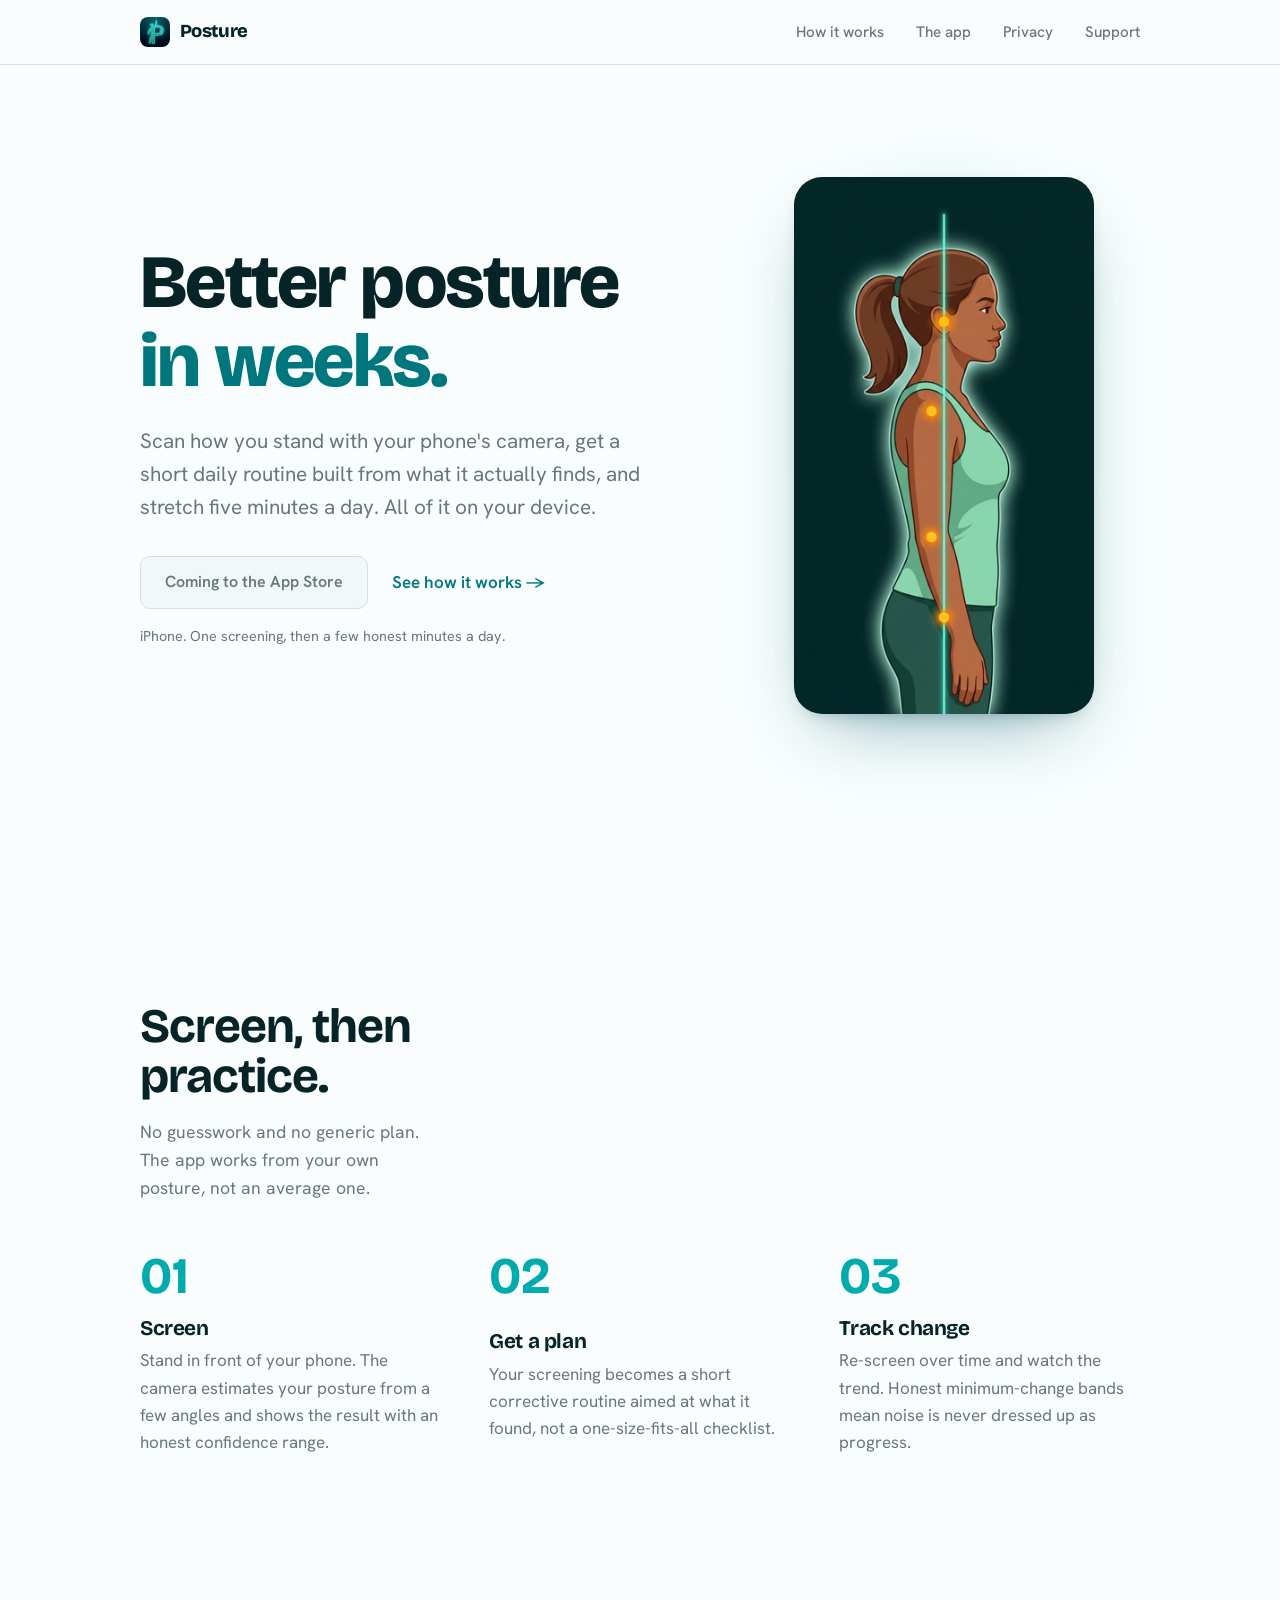
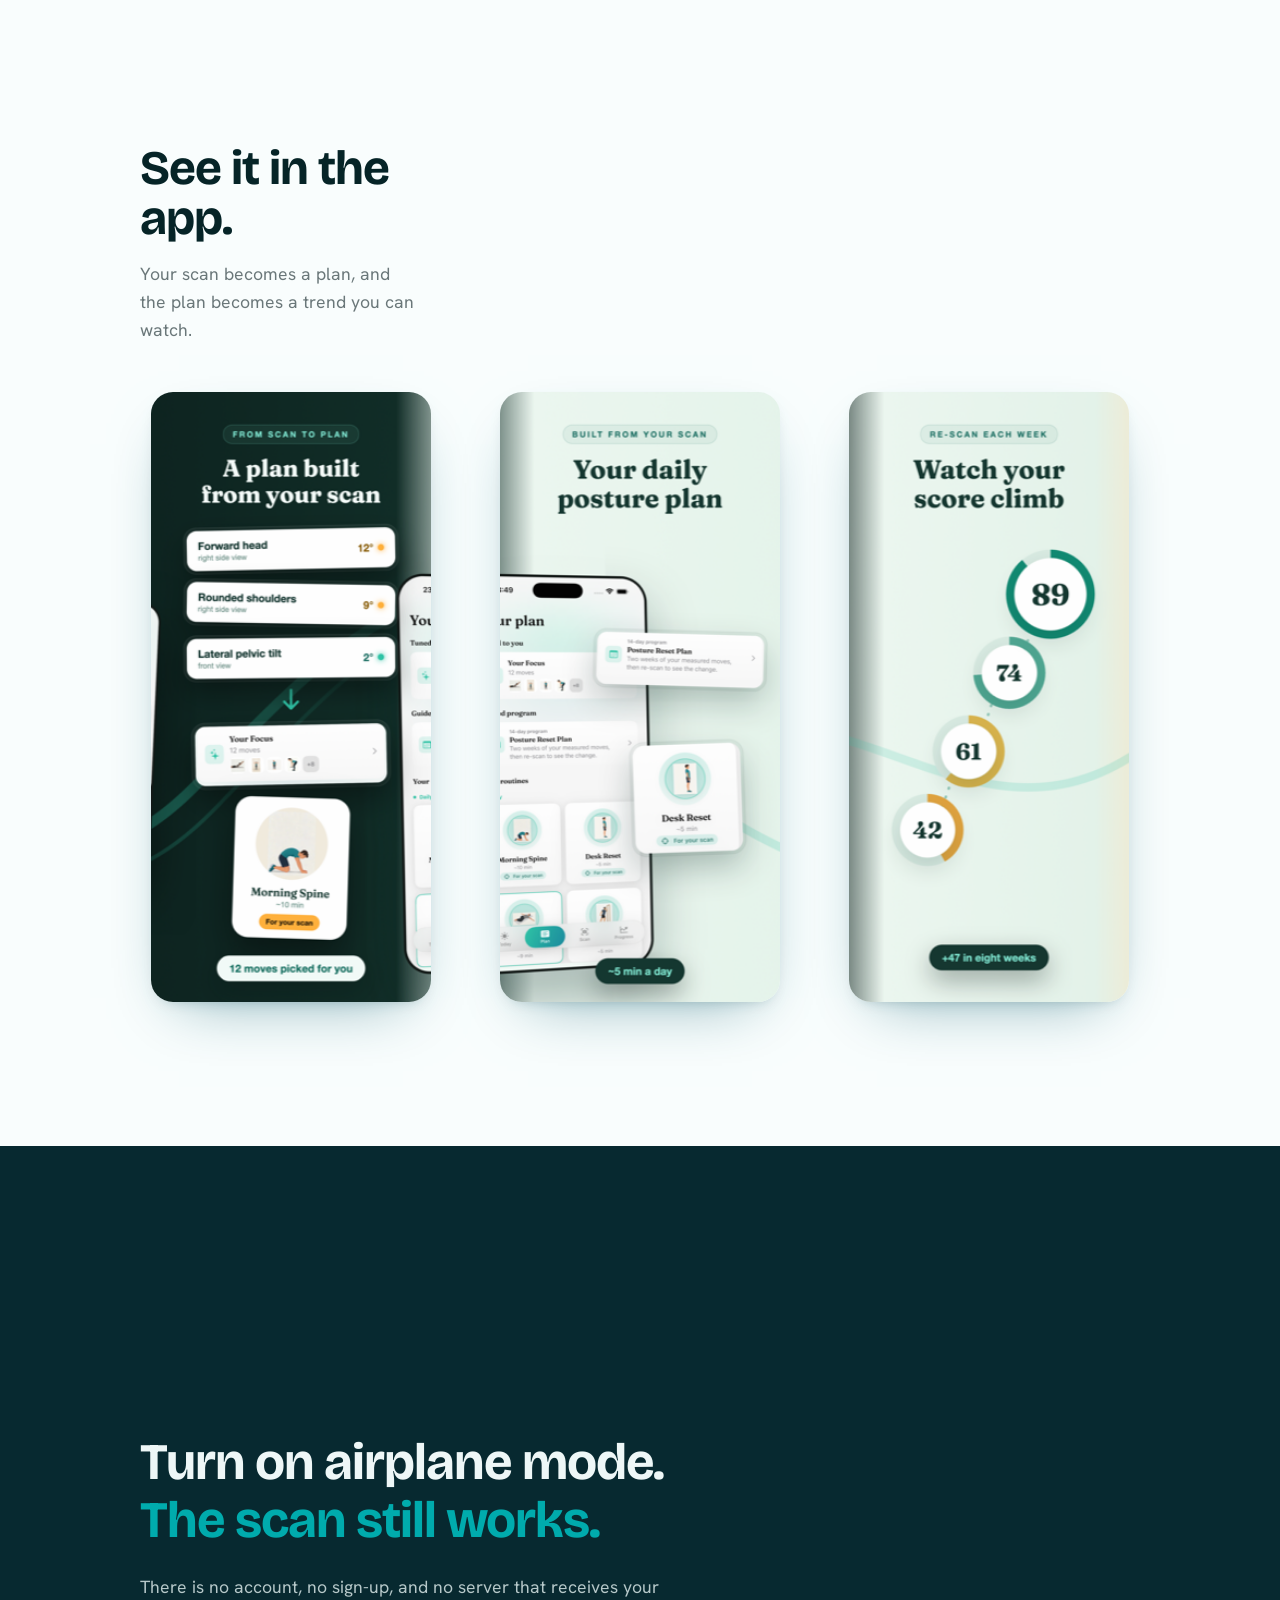
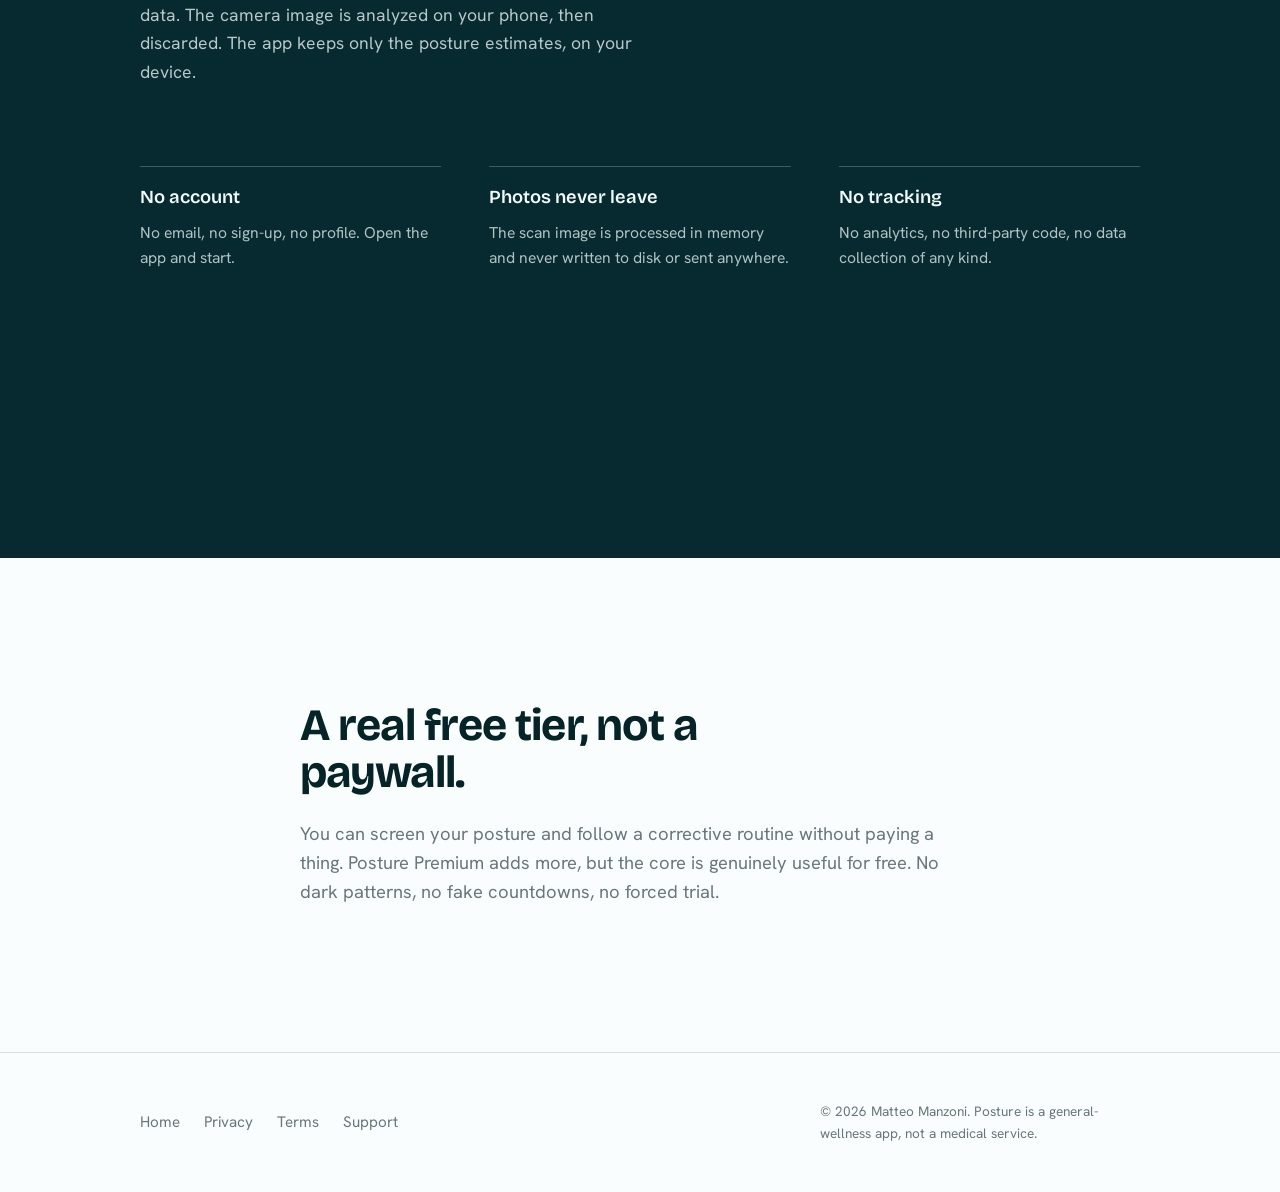
==== commit ae4579c9: "Landing: promise-led hero with posture figure, app screenshot gallery, drop banned 'fix' verb" ====
--- a/index.html
+++ b/index.html
@@ -3,9 +3,9 @@
 <head>
   <meta charset="UTF-8">
   <meta name="viewport" content="width=device-width, initial-scale=1.0">
-  <title>Posture - check and fix your posture, privately</title>
-  <meta name="description" content="Posture screens how you stand using your phone, then builds a short daily routine to fix it. No account, no cloud, your photos never leave your device.">
-  <meta property="og:title" content="Posture - check and fix your posture, privately">
+  <title>Posture - check and improve your posture, privately</title>
+  <meta name="description" content="Posture screens how you stand using your phone, then builds a short daily routine around what it finds. No account, no cloud, your photos never leave your device.">
+  <meta property="og:title" content="Posture - check and improve your posture, privately">
   <meta property="og:description" content="Screen your posture on your phone, get a short daily routine, all on your device.">
   <link rel="icon" href="appicon.png">
   <link rel="stylesheet" href="style.css">
@@ -16,6 +16,7 @@
       <a class="brand" href="/posture-app/"><img src="appicon.png" alt=""> Posture</a>
       <nav class="nav-links">
         <a href="#how">How it works</a>
+        <a href="#app">The app</a>
         <a href="#privacy">Privacy</a>
         <a href="support.html">Support</a>
       </nav>
@@ -26,8 +27,8 @@
     <section class="hero">
       <div class="wrap">
         <div>
-          <h1 class="reveal">Check your posture.<br><em>Fix it in minutes a day.</em></h1>
-          <p class="lead reveal" data-delay="1">Posture reads how you stand using your phone's camera, then builds a short daily routine around what it actually finds. All of it on your device.</p>
+          <h1 class="reveal">Better posture<br><em>in weeks.</em></h1>
+          <p class="lead reveal" data-delay="1">Scan how you stand with your phone's camera, get a short daily routine built from what it actually finds, and stretch five minutes a day. All of it on your device.</p>
           <div class="actions reveal" data-delay="2">
             <span class="btn" aria-disabled="true">Coming to the App Store</span>
             <a class="textlink" href="#how">See how it works</a>
@@ -35,7 +36,7 @@
           <p class="fineprint reveal" data-delay="3">iPhone. One screening, then a few honest minutes a day.</p>
         </div>
         <div class="hero-art reveal" data-delay="1">
-          <img src="appicon.png" alt="Posture app icon" width="300" height="300">
+          <img src="img/hero-figure.png" alt="Side-view posture figure with alignment line and joint markers" width="335" height="600">
         </div>
       </div>
     </section>
@@ -68,6 +69,20 @@
               <p>Re-screen over time and watch the trend. Honest minimum-change bands mean noise is never dressed up as progress.</p>
             </div>
           </div>
+        </div>
+      </div>
+    </section>
+
+    <section id="app" class="gallery-sec">
+      <div class="wrap">
+        <div class="section-head reveal">
+          <h2>See it in the app.</h2>
+          <p>Your scan becomes a plan, and the plan becomes a trend you can watch.</p>
+        </div>
+        <div class="gallery">
+          <img class="shot reveal" src="img/f2_scan_to_plan.png" alt="A plan built from your scan" loading="lazy" width="257" height="560">
+          <img class="shot reveal" data-delay="1" src="img/f3_daily_plan.png" alt="Your daily posture plan" loading="lazy" width="257" height="560">
+          <img class="shot reveal" data-delay="2" src="img/f6_progress.png" alt="Watch your score climb over weeks" loading="lazy" width="257" height="560">
         </div>
       </div>
     </section>
--- a/style.css
+++ b/style.css
@@ -112,6 +112,14 @@
 .step h3 { font-size: 1.3rem; margin-bottom: var(--space-xs); }
 .step p { color: var(--muted); max-width: 34ch; }
 
+/* App gallery - real screenshots, story order */
+.gallery { display: grid; gap: clamp(1.75rem, 5vw, 3rem); justify-items: center; grid-template-columns: 1fr; }
+@media (min-width: 720px) { .gallery { grid-template-columns: repeat(3, 1fr); align-items: start; } }
+.gallery .shot {
+  width: 100%; max-width: 280px; height: auto; border-radius: 22px; display: block;
+  box-shadow: 0 24px 60px -28px oklch(0.40 0.10 210 / 0.5), 0 6px 16px -10px oklch(0.30 0.08 210 / 0.35);
+}
+
 /* Privacy - full statement, dark to echo the icon */
 .privacy { background: var(--dark); color: oklch(0.92 0.02 198); border-radius: 0; }
 .privacy .wrap { padding-block: var(--space-4xl); }
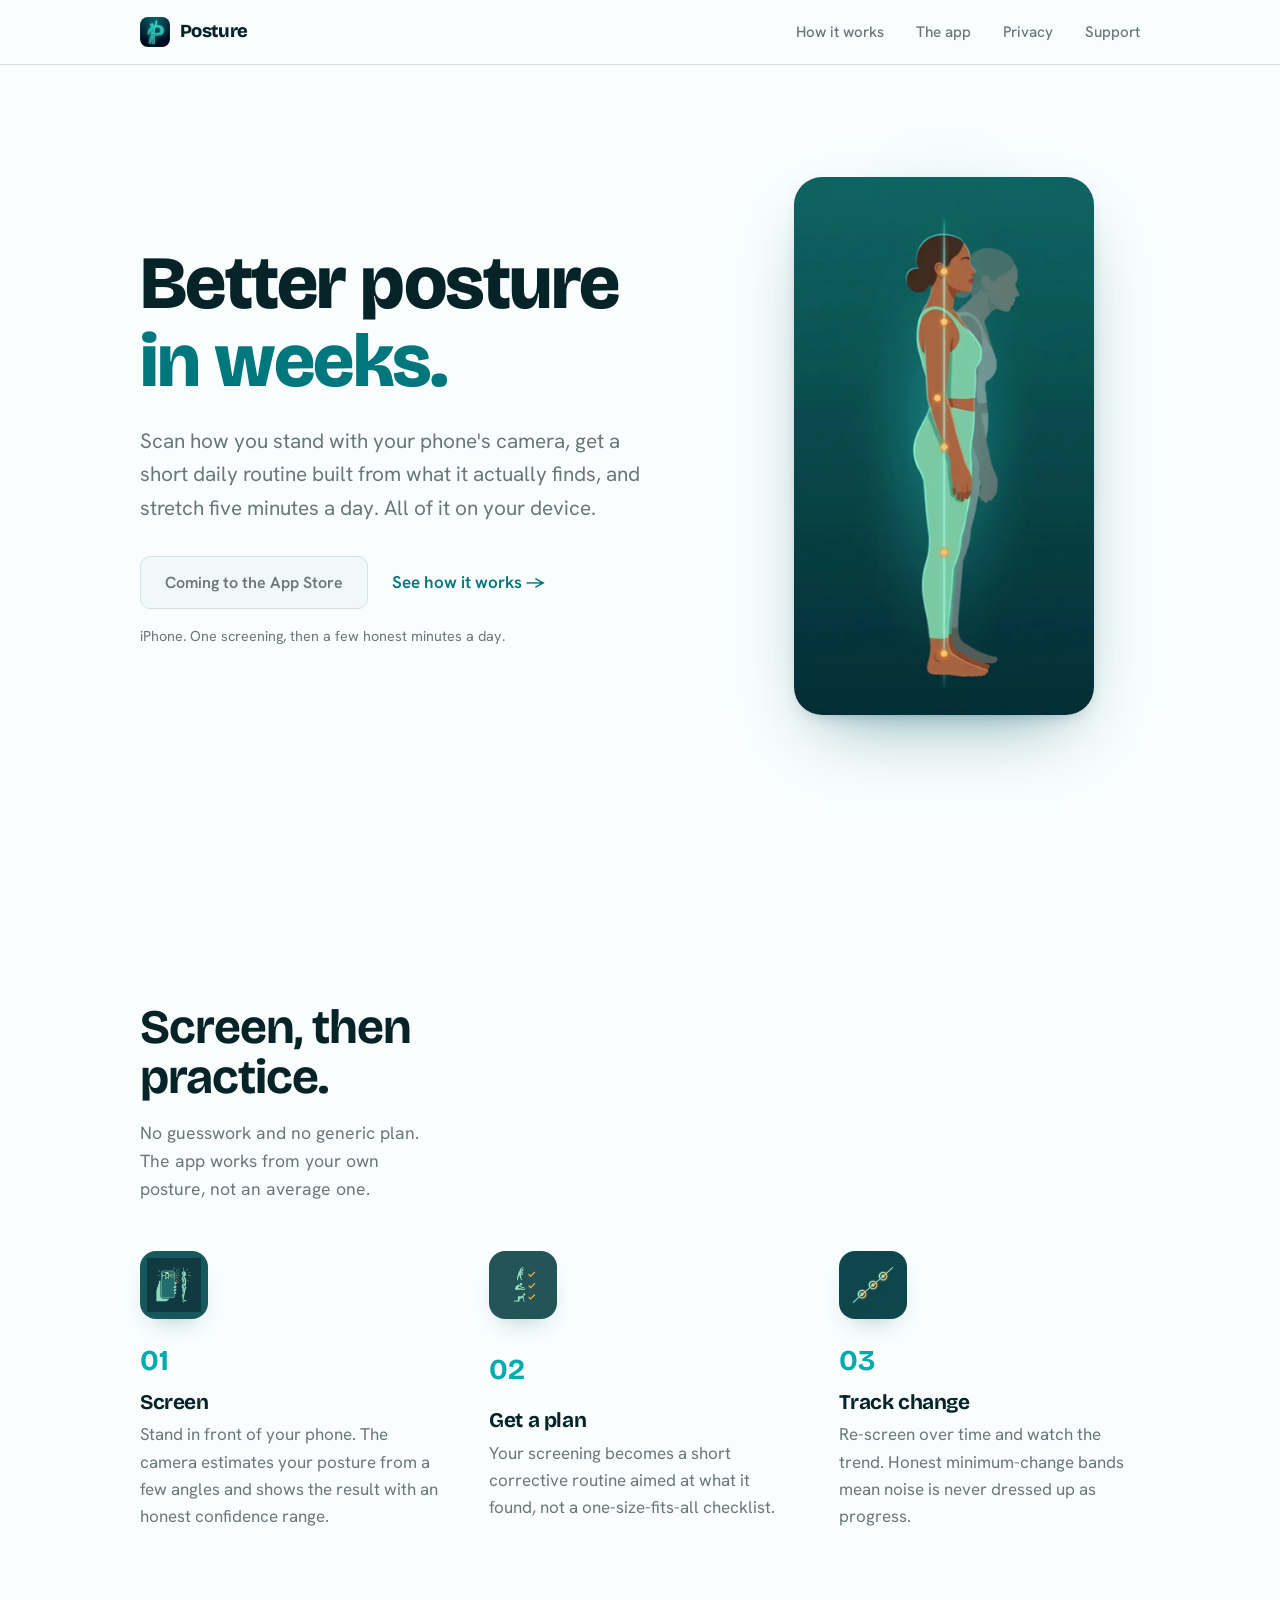
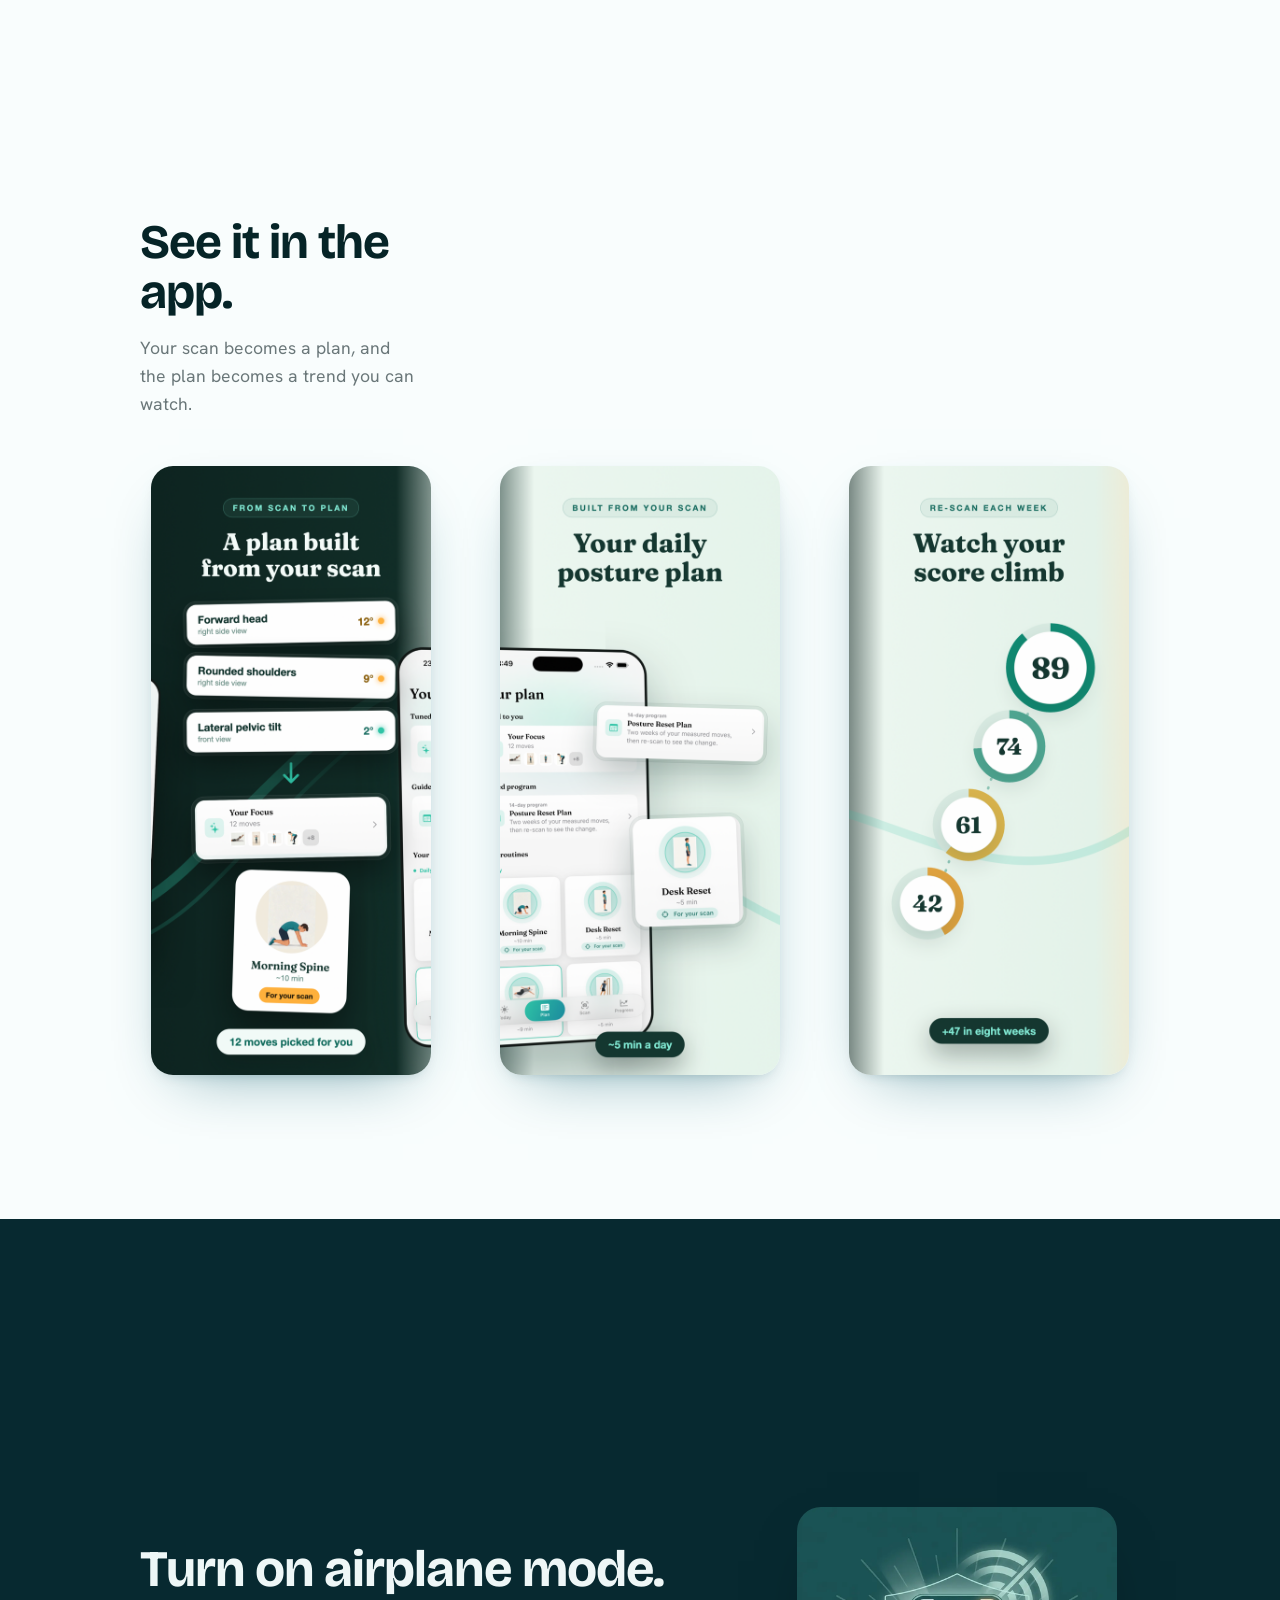
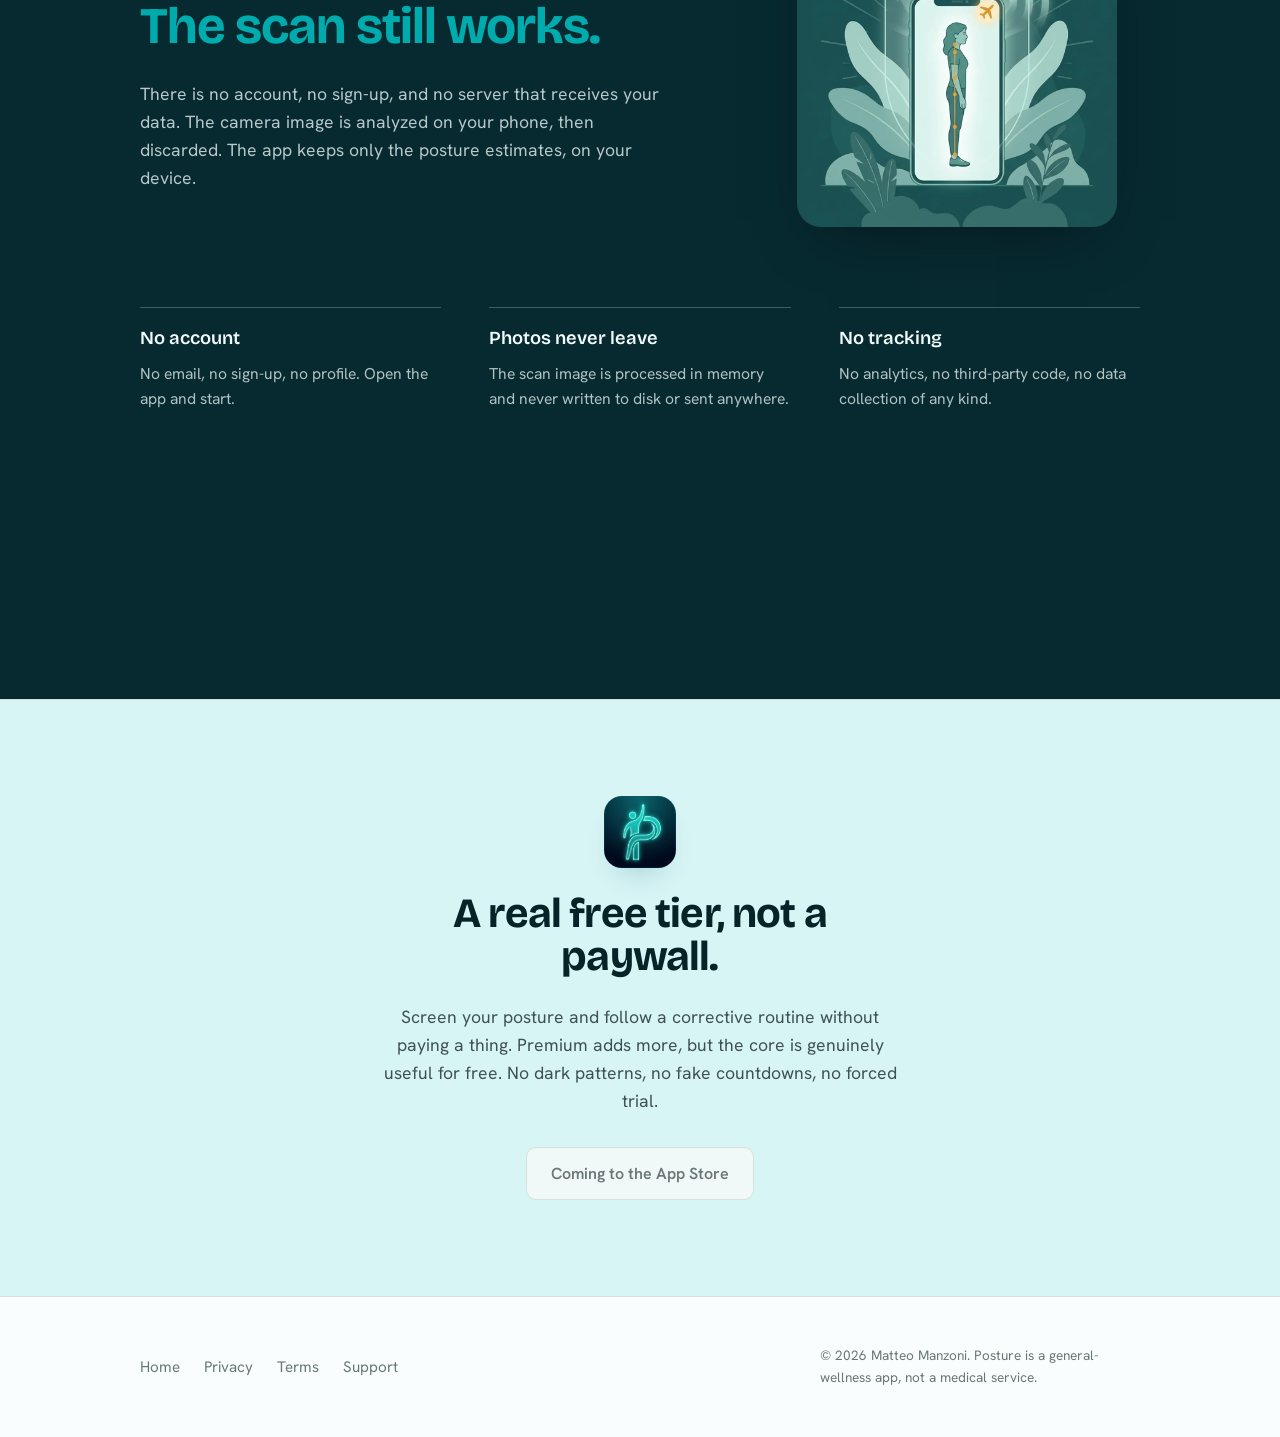
==== commit 5da1b488: "Landing: bespoke hero + step icons + privacy art, mint closing band, 2x gallery, OG image" ====
--- a/index.html
+++ b/index.html
@@ -7,6 +7,9 @@
   <meta name="description" content="Posture screens how you stand using your phone, then builds a short daily routine around what it finds. No account, no cloud, your photos never leave your device.">
   <meta property="og:title" content="Posture - check and improve your posture, privately">
   <meta property="og:description" content="Screen your posture on your phone, get a short daily routine, all on your device.">
+  <meta property="og:image" content="https://matteo-manzoni.github.io/posture-app/img/og-card.png">
+  <meta property="og:type" content="website">
+  <meta name="twitter:card" content="summary_large_image">
   <link rel="icon" href="appicon.png">
   <link rel="stylesheet" href="style.css">
 </head>
@@ -49,6 +52,7 @@
         </div>
         <div class="steps">
           <div class="step reveal">
+            <img class="step-icon" src="img/step-screen.png" alt="" width="72" height="72" loading="lazy">
             <span class="num">01</span>
             <div>
               <h3>Screen</h3>
@@ -56,6 +60,7 @@
             </div>
           </div>
           <div class="step reveal" data-delay="1">
+            <img class="step-icon" src="img/step-plan.png" alt="" width="72" height="72" loading="lazy">
             <span class="num">02</span>
             <div>
               <h3>Get a plan</h3>
@@ -63,6 +68,7 @@
             </div>
           </div>
           <div class="step reveal" data-delay="2">
+            <img class="step-icon" src="img/step-track.png" alt="" width="72" height="72" loading="lazy">
             <span class="num">03</span>
             <div>
               <h3>Track change</h3>
@@ -89,8 +95,13 @@
 
     <section class="privacy" id="privacy">
       <div class="wrap">
-        <p class="statement reveal">Turn on airplane mode. <b>The scan still works.</b></p>
-        <p class="blurb reveal" data-delay="1">There is no account, no sign-up, and no server that receives your data. The camera image is analyzed on your phone, then discarded. The app keeps only the posture estimates, on your device.</p>
+        <div class="privacy-head">
+          <div>
+            <p class="statement reveal">Turn on airplane mode. <b>The scan still works.</b></p>
+            <p class="blurb reveal" data-delay="1">There is no account, no sign-up, and no server that receives your data. The camera image is analyzed on your phone, then discarded. The app keeps only the posture estimates, on your device.</p>
+          </div>
+          <img class="privacy-art reveal" data-delay="1" src="img/privacy-visual.png" alt="Phone running the scan in airplane mode, processing on device" width="300" height="300" loading="lazy">
+        </div>
         <div class="points">
           <div class="point reveal">
             <h4>No account</h4>
@@ -110,8 +121,10 @@
 
     <section class="free">
       <div class="wrap reveal">
+        <img class="free-icon" src="appicon.png" alt="" width="72" height="72">
         <h2>A real free tier, not a paywall.</h2>
-        <p>You can screen your posture and follow a corrective routine without paying a thing. Posture Premium adds more, but the core is genuinely useful for free. No dark patterns, no fake countdowns, no forced trial.</p>
+        <p>Screen your posture and follow a corrective routine without paying a thing. Premium adds more, but the core is genuinely useful for free. No dark patterns, no fake countdowns, no forced trial.</p>
+        <span class="btn" aria-disabled="true">Coming to the App Store</span>
       </div>
     </section>
   </main>
--- a/style.css
+++ b/style.css
@@ -108,7 +108,8 @@
 @media (min-width: 720px) { .steps { grid-template-columns: repeat(3, 1fr); gap: clamp(2rem, 4vw, 3rem); } }
 .step { display: grid; grid-template-columns: auto 1fr; gap: var(--space-lg); align-items: start; }
 @media (min-width: 720px) { .step { grid-template-columns: 1fr; gap: var(--space-md); } }
-.step .num { font-family: "Bricolage Grotesque", sans-serif; font-weight: 700; font-size: clamp(2.2rem, 5vw, 3.2rem); color: var(--teal); line-height: 1; }
+.step-icon { width: 68px; height: 68px; border-radius: 16px; display: block; margin-bottom: var(--space-sm); box-shadow: 0 12px 28px -16px oklch(0.40 0.10 210 / 0.5); }
+.step .num { font-family: "Bricolage Grotesque", sans-serif; font-weight: 700; font-size: clamp(1.4rem, 3vw, 1.8rem); color: var(--teal); line-height: 1; }
 .step h3 { font-size: 1.3rem; margin-bottom: var(--space-xs); }
 .step p { color: var(--muted); max-width: 34ch; }
 
@@ -126,16 +127,22 @@
 .privacy .statement { font-family: "Bricolage Grotesque", sans-serif; font-weight: 700; font-size: clamp(1.8rem, 5vw, 3.2rem); line-height: 1.12; letter-spacing: -0.02em; color: oklch(0.97 0.01 198); max-width: 18ch; }
 .privacy .statement b { color: var(--teal); font-weight: 700; }
 .privacy .blurb { margin-top: var(--space-lg); color: oklch(0.82 0.02 198); max-width: 52ch; font-size: 1.1rem; }
+.privacy-head { display: grid; grid-template-columns: 1fr; gap: var(--space-2xl); align-items: center; }
+@media (min-width: 820px) { .privacy-head { grid-template-columns: 1.6fr 1fr; } }
+.privacy-art { width: 100%; max-width: 320px; height: auto; border-radius: 24px; justify-self: center; box-shadow: 0 24px 60px -30px oklch(0 0 0 / 0.5); }
 .privacy .points { margin-top: var(--space-3xl); display: grid; gap: var(--space-xl); }
 @media (min-width: 720px) { .privacy .points { grid-template-columns: repeat(3, 1fr); gap: var(--space-2xl); } }
 .privacy .point { border-top: 1px solid oklch(0.45 0.04 210); padding-top: var(--space-md); }
 .privacy .point h4 { font-family: "Bricolage Grotesque", sans-serif; color: oklch(0.98 0.01 198); font-size: 1.15rem; font-weight: 600; margin-bottom: var(--space-xs); }
 .privacy .point p { color: oklch(0.80 0.02 198); font-size: 0.98rem; }
 
-/* Free tier - asymmetric statement */
-.free .wrap { display: grid; grid-template-columns: 1fr; gap: var(--space-lg); max-width: 760px; }
-.free h2 { font-size: clamp(1.8rem, 4.5vw, 2.8rem); max-width: 16ch; }
-.free p { color: var(--muted); font-size: 1.15rem; max-width: var(--measure); }
+/* Free tier - closing band, centered, tinted so it is not a blank white box */
+.free { background: var(--teal-soft); border-top: 1px solid var(--line); padding-block: clamp(3.5rem, 8vw, 6rem); }
+.free .wrap { max-width: 620px; margin-inline: auto; display: flex; flex-direction: column; align-items: center; text-align: center; gap: var(--space-lg); }
+.free-icon { width: 72px; height: 72px; border-radius: 18px; box-shadow: 0 16px 36px -20px oklch(0.40 0.10 210 / 0.5); }
+.free h2 { font-size: clamp(1.8rem, 4.5vw, 2.6rem); max-width: 18ch; }
+.free p { color: var(--body); font-size: 1.1rem; max-width: 52ch; }
+.free .btn { margin-top: var(--space-xs); }
 
 /* ---------- Doc pages (privacy / terms / support) ---------- */
 .doc { padding-block: clamp(2.5rem, 6vw, 4.5rem); }
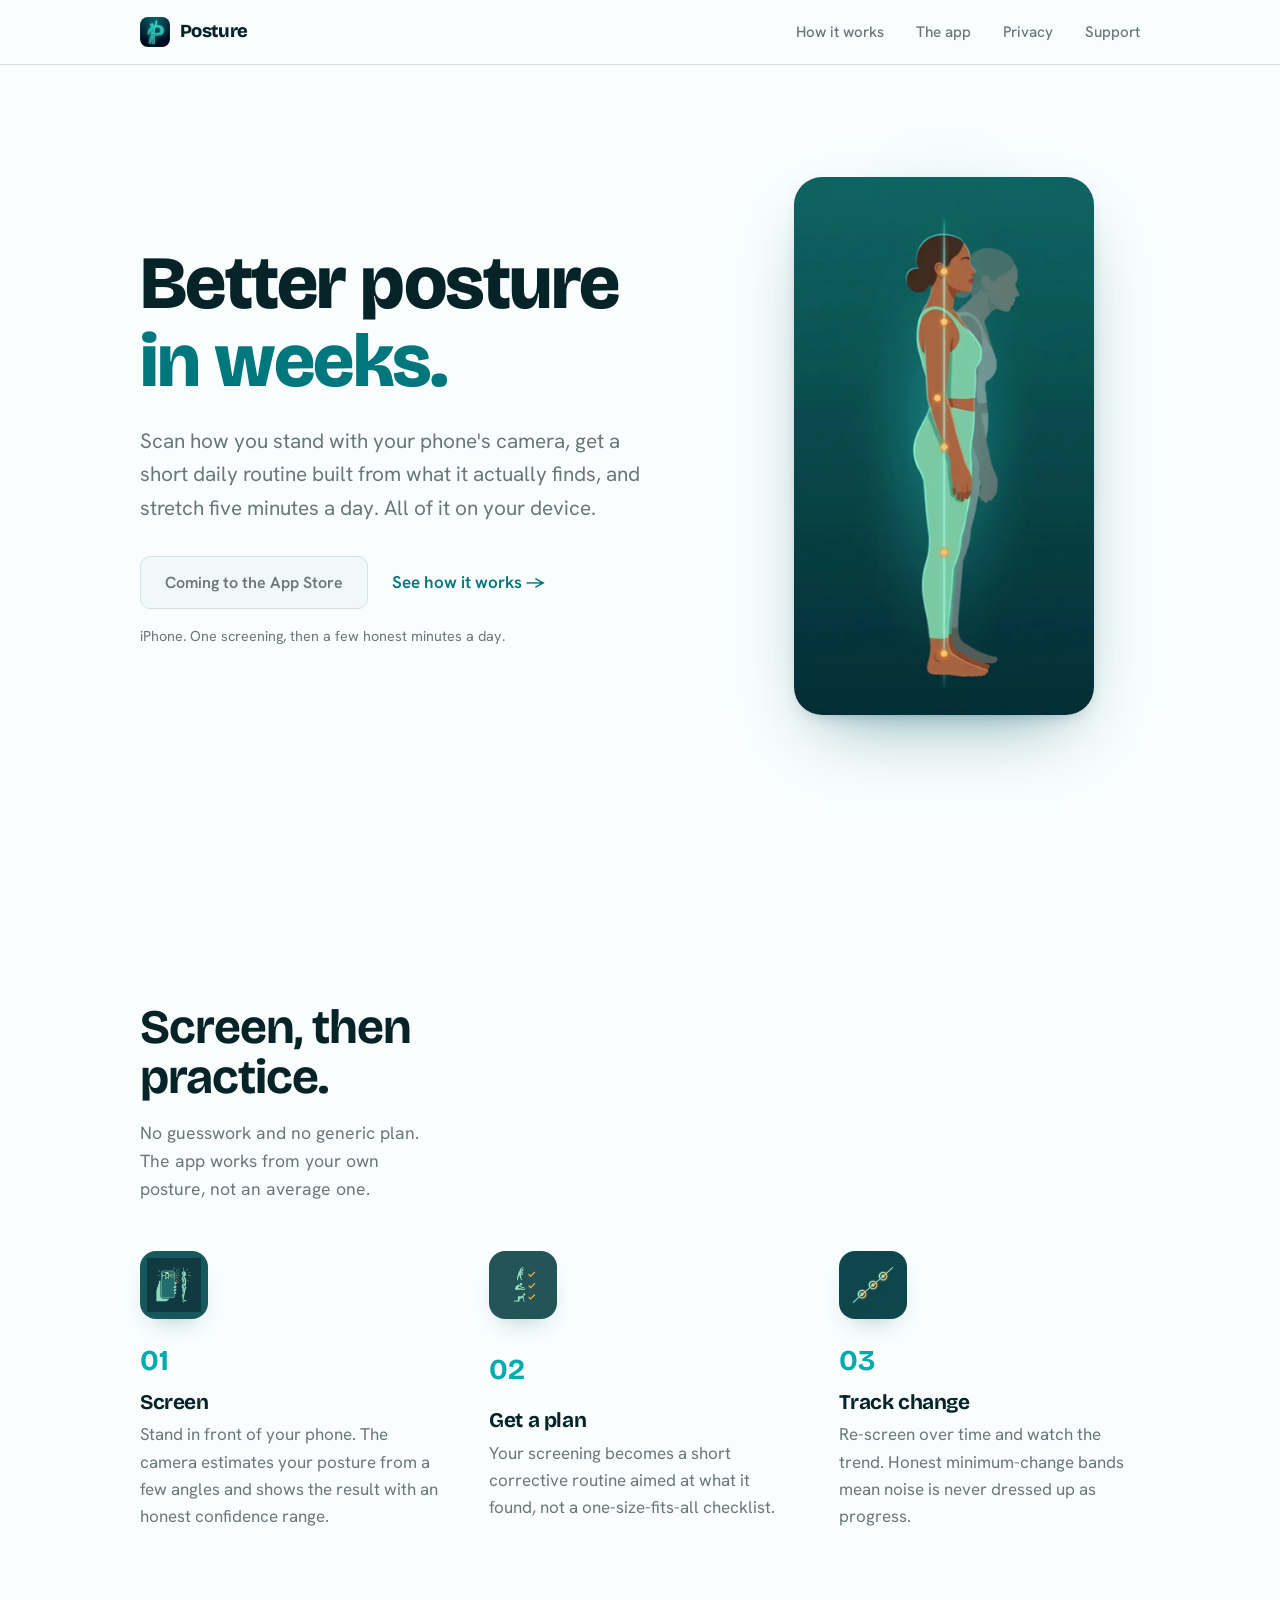
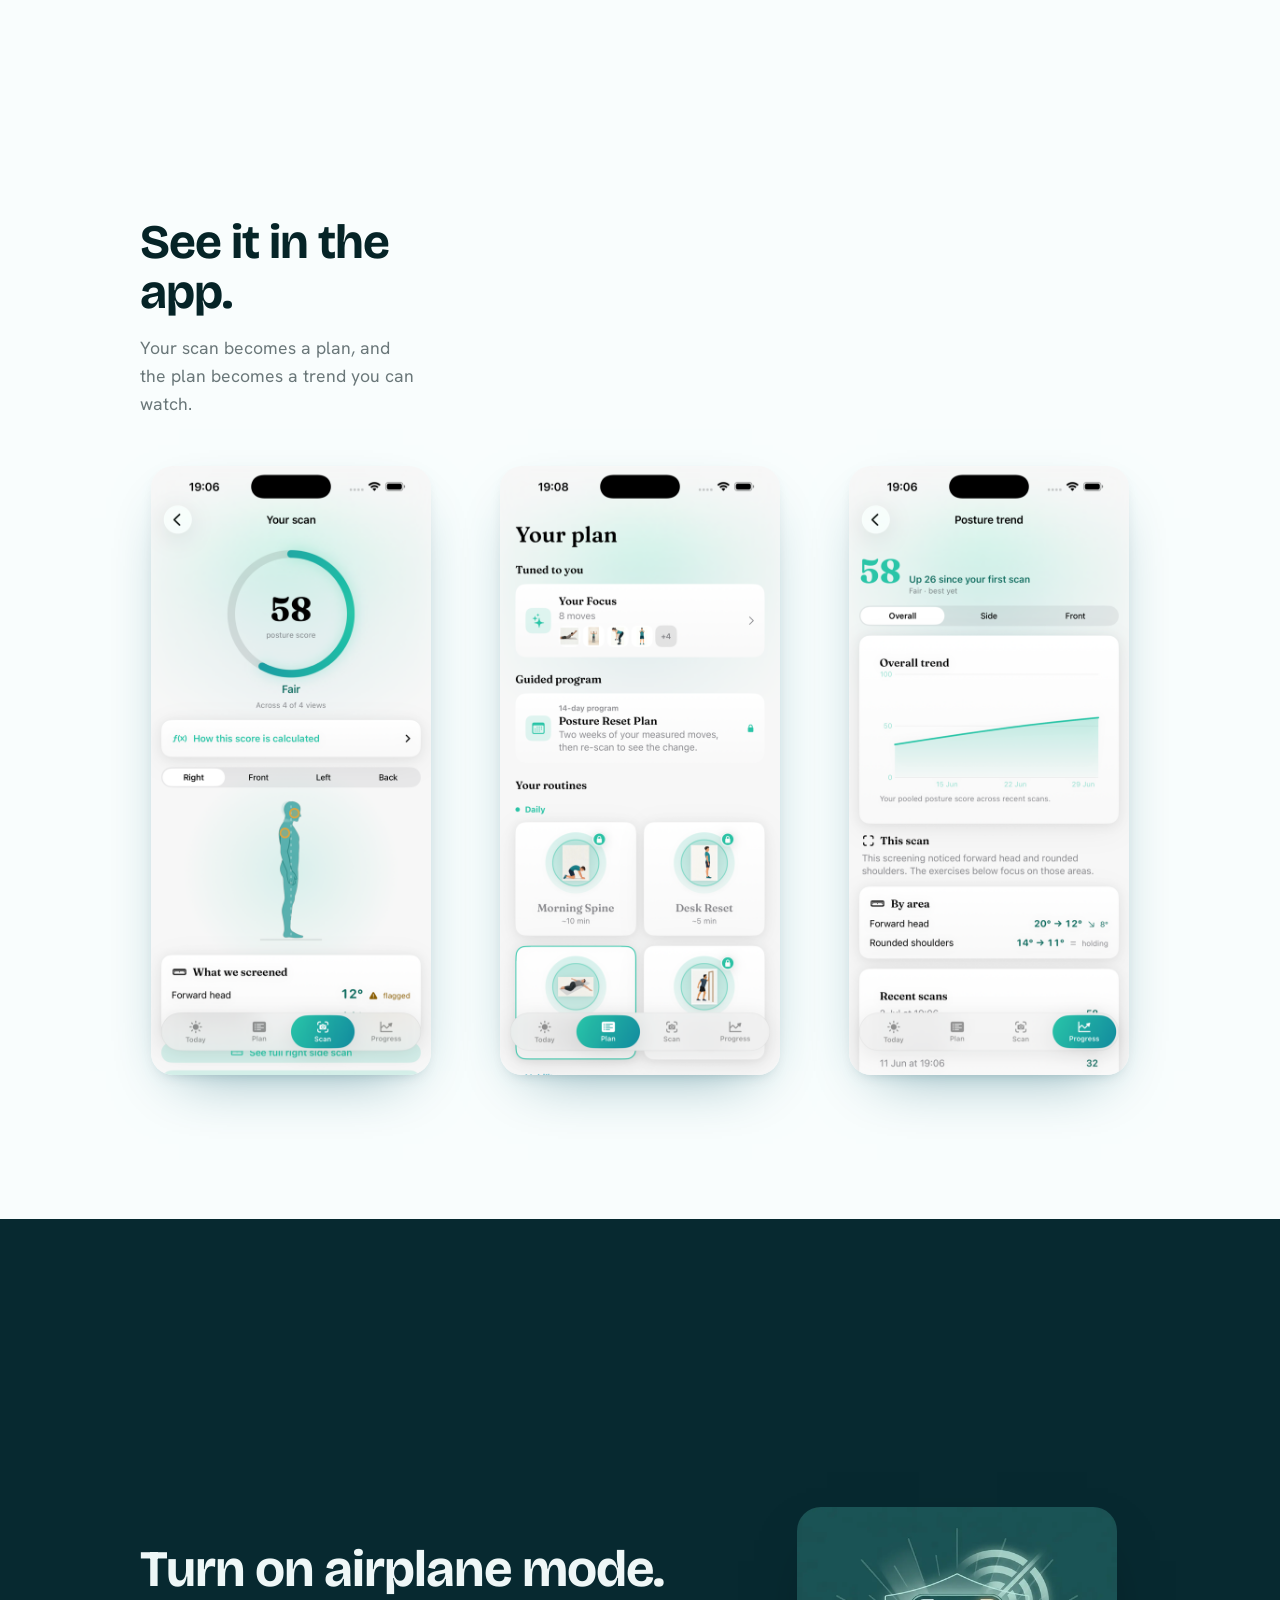
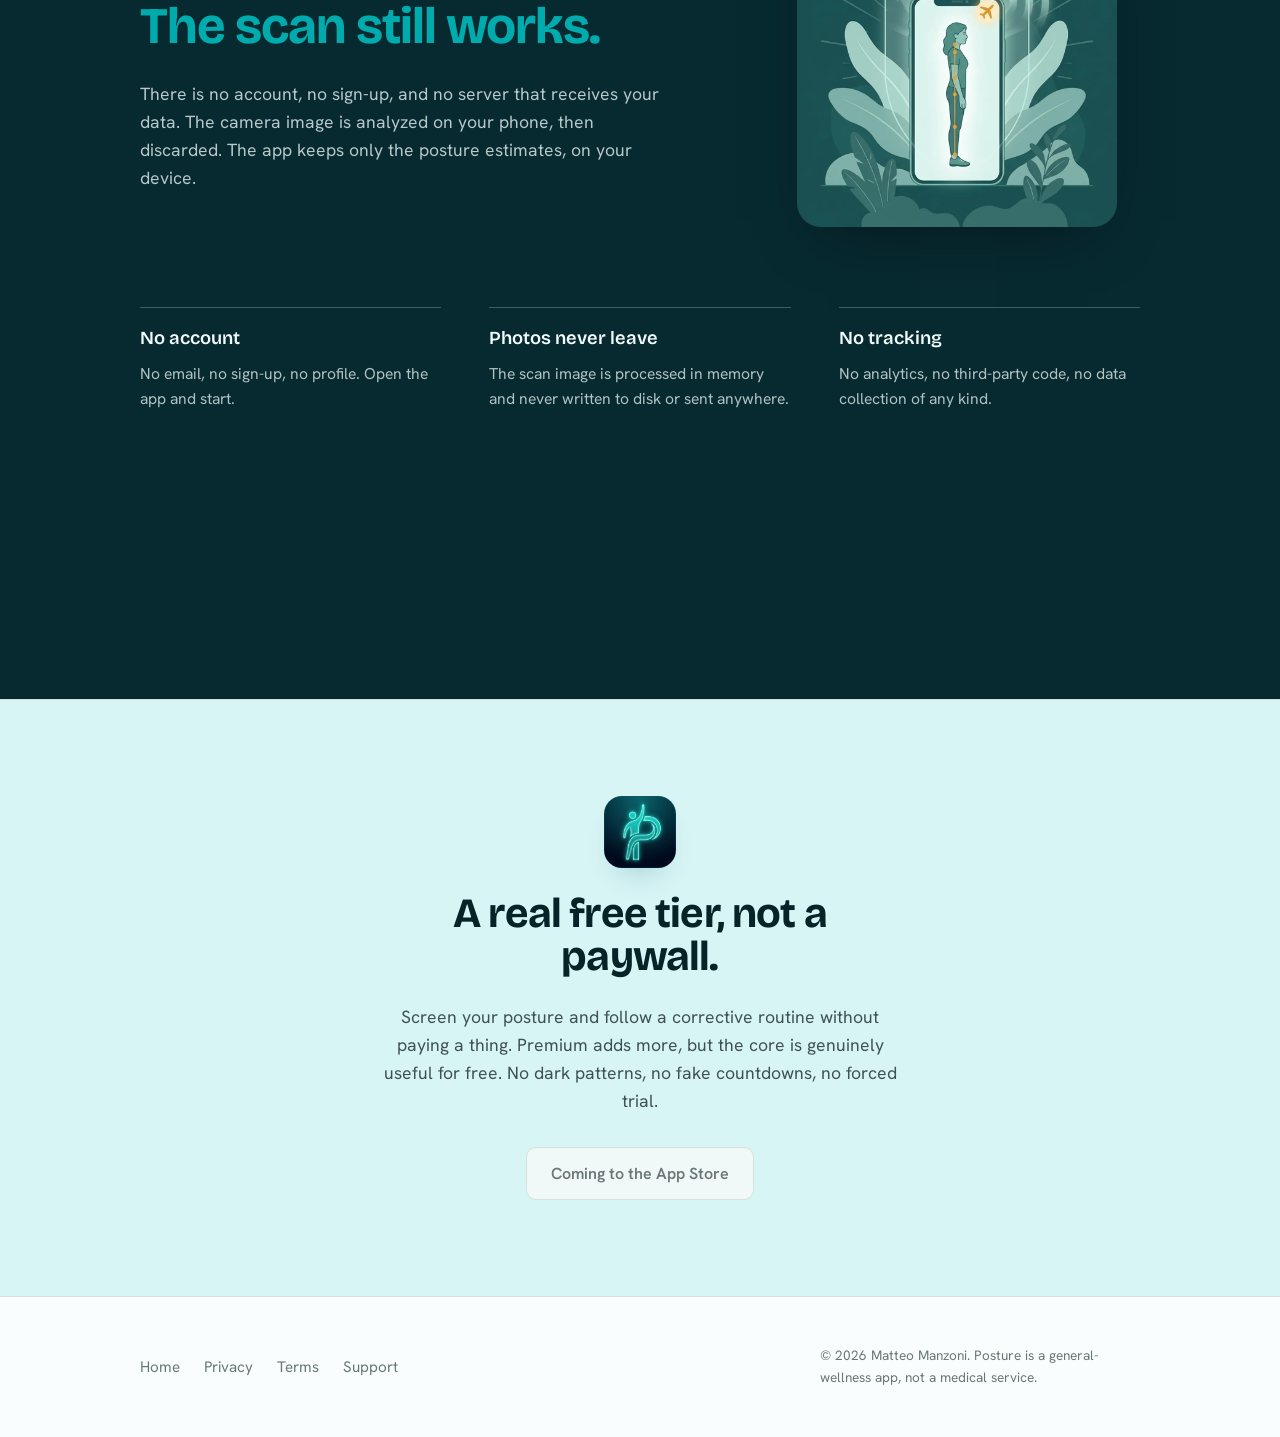
==== commit 5ae4856b: "Landing: swap store slides for clean full-screen app captures in gallery" ====
--- a/index.html
+++ b/index.html
@@ -86,9 +86,9 @@
           <p>Your scan becomes a plan, and the plan becomes a trend you can watch.</p>
         </div>
         <div class="gallery">
-          <img class="shot reveal" src="img/f2_scan_to_plan.png" alt="A plan built from your scan" loading="lazy" width="257" height="560">
-          <img class="shot reveal" data-delay="1" src="img/f3_daily_plan.png" alt="Your daily posture plan" loading="lazy" width="257" height="560">
-          <img class="shot reveal" data-delay="2" src="img/f6_progress.png" alt="Watch your score climb over weeks" loading="lazy" width="257" height="560">
+          <img class="shot reveal" src="img/app-scan.png" alt="Your scan result screen with an honest posture score" loading="lazy" width="276" height="600">
+          <img class="shot reveal" data-delay="1" src="img/app-plan.png" alt="Your daily plan, tuned to your scan" loading="lazy" width="276" height="600">
+          <img class="shot reveal" data-delay="2" src="img/app-progress.png" alt="Your posture trend over recent scans" loading="lazy" width="276" height="600">
         </div>
       </div>
     </section>
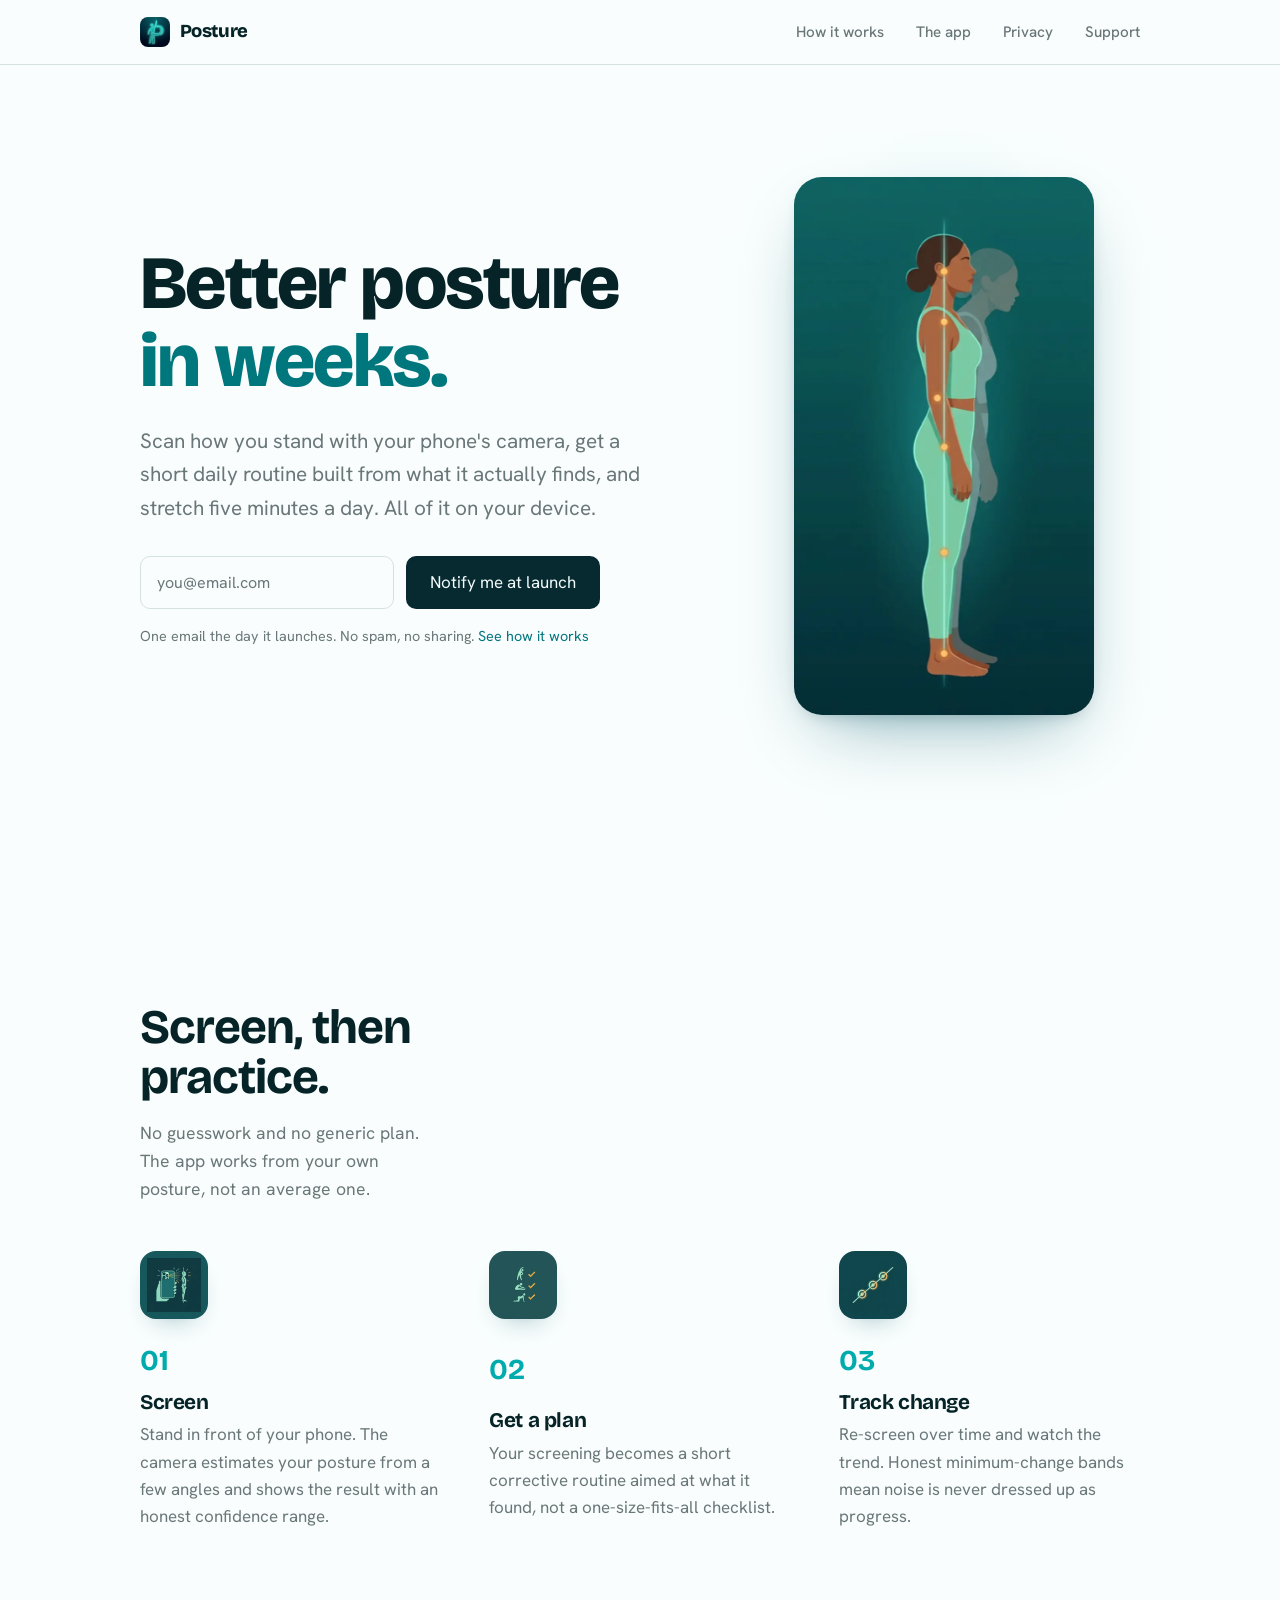
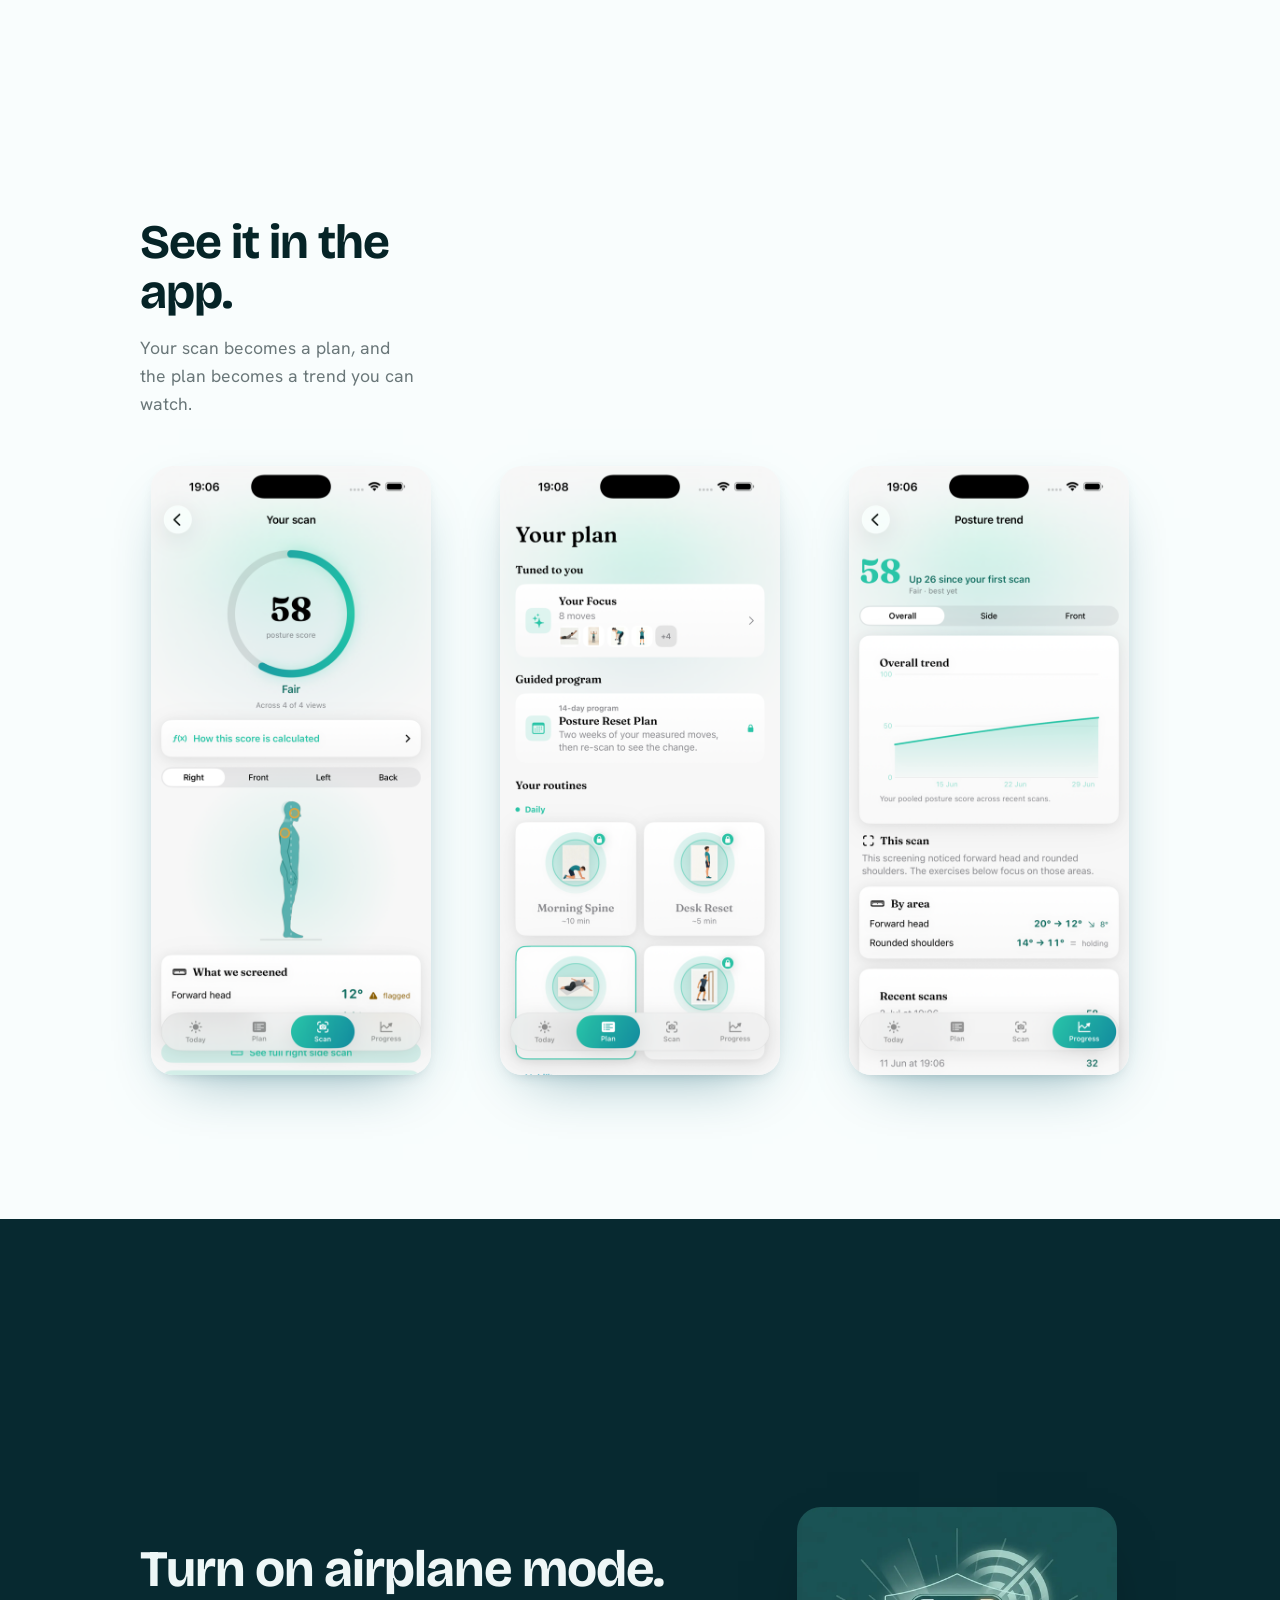
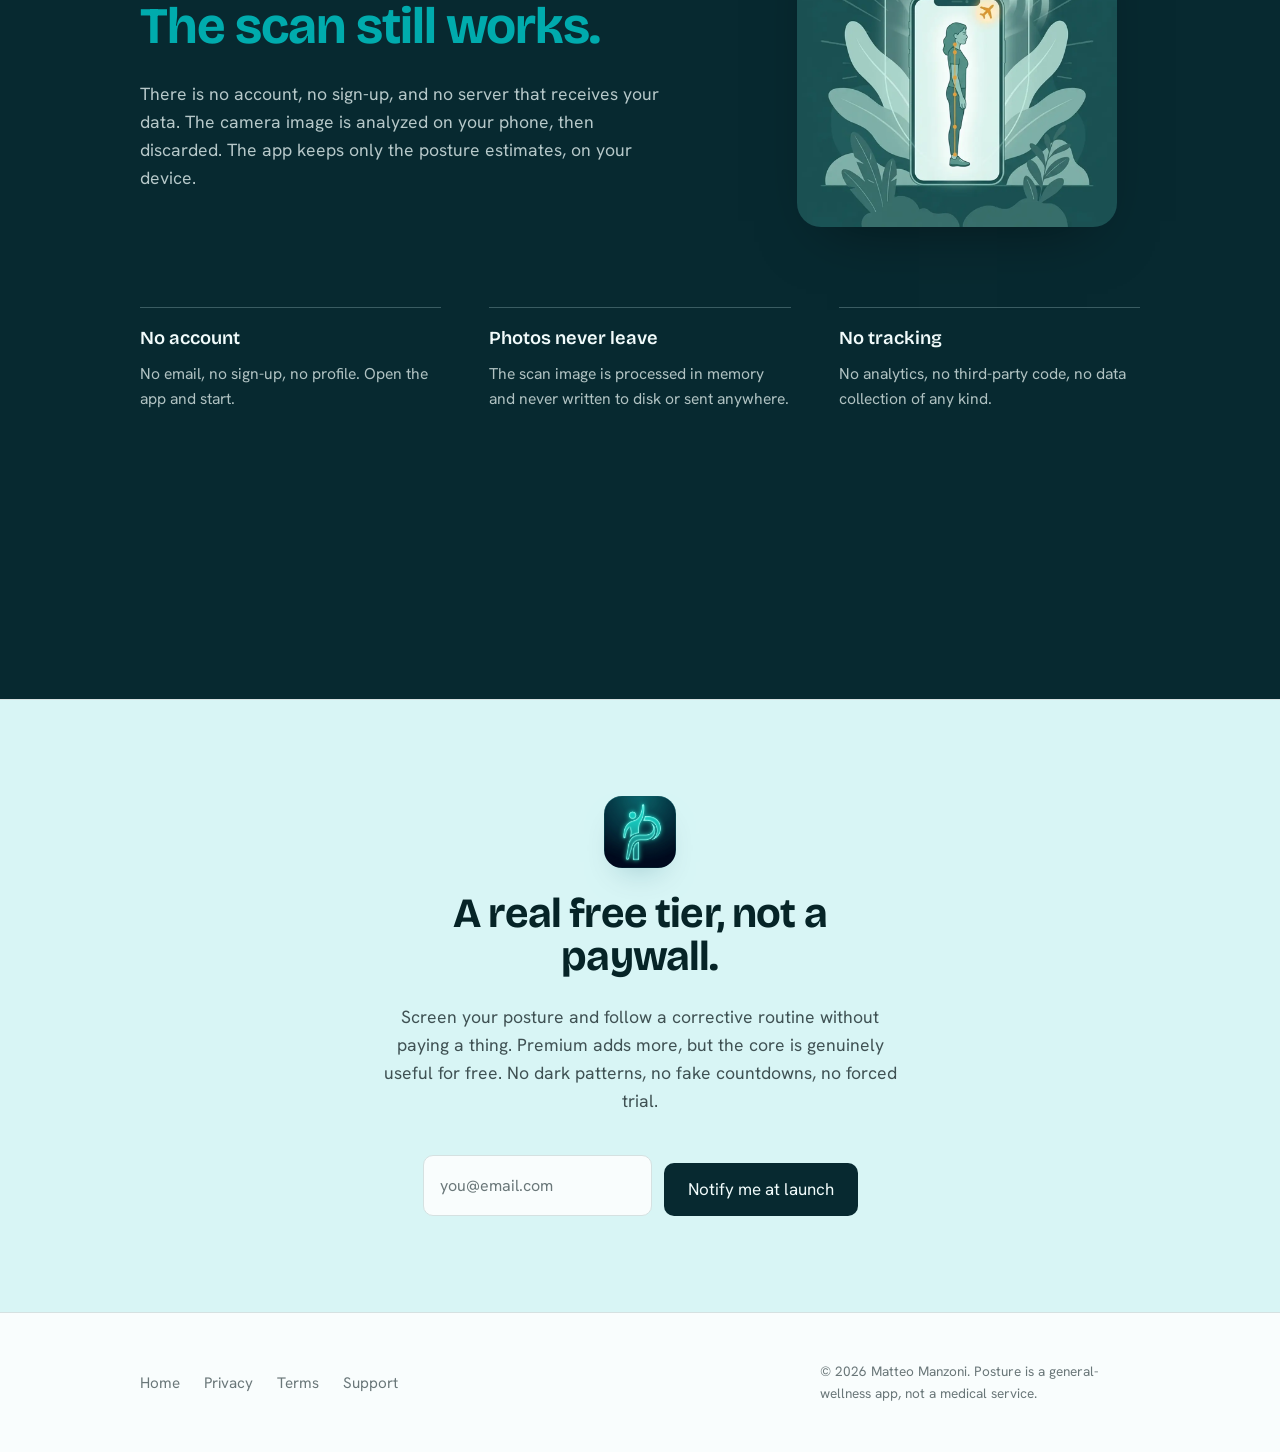
==== commit 7b48e859: "Landing: wire email capture to Buttondown, replace dead store button" ====
--- a/index.html
+++ b/index.html
@@ -32,11 +32,12 @@
         <div>
           <h1 class="reveal">Better posture<br><em>in weeks.</em></h1>
           <p class="lead reveal" data-delay="1">Scan how you stand with your phone's camera, get a short daily routine built from what it actually finds, and stretch five minutes a day. All of it on your device.</p>
-          <div class="actions reveal" data-delay="2">
-            <span class="btn" aria-disabled="true">Coming to the App Store</span>
-            <a class="textlink" href="#how">See how it works</a>
-          </div>
-          <p class="fineprint reveal" data-delay="3">iPhone. One screening, then a few honest minutes a day.</p>
+          <form class="notify reveal" data-delay="2" action="https://buttondown.com/api/emails/embed-subscribe/matteomanzoni" method="POST">
+            <input type="email" name="email" required autocomplete="email" placeholder="you@email.com" aria-label="Your email">
+            <input type="hidden" name="embed" value="1">
+            <button type="submit" class="btn">Notify me at launch</button>
+          </form>
+          <p class="fineprint reveal" data-delay="3">One email the day it launches. No spam, no sharing. <a href="#how">See how it works</a></p>
         </div>
         <div class="hero-art reveal" data-delay="1">
           <img src="img/hero-figure.png" alt="Side-view posture figure with alignment line and joint markers" width="335" height="600">
@@ -124,7 +125,11 @@
         <img class="free-icon" src="appicon.png" alt="" width="72" height="72">
         <h2>A real free tier, not a paywall.</h2>
         <p>Screen your posture and follow a corrective routine without paying a thing. Premium adds more, but the core is genuinely useful for free. No dark patterns, no fake countdowns, no forced trial.</p>
-        <span class="btn" aria-disabled="true">Coming to the App Store</span>
+        <form class="notify" action="https://buttondown.com/api/emails/embed-subscribe/matteomanzoni" method="POST">
+          <input type="email" name="email" required autocomplete="email" placeholder="you@email.com" aria-label="Your email">
+          <input type="hidden" name="embed" value="1">
+          <button type="submit" class="btn">Notify me at launch</button>
+        </form>
       </div>
     </section>
   </main>
--- a/style.css
+++ b/style.css
@@ -86,6 +86,18 @@
 .hero h1 em { font-style: normal; color: var(--teal-deep); }
 .hero .lead { margin-top: var(--space-lg); font-size: clamp(1.1rem, 2vw, 1.3rem); color: var(--muted); max-width: 46ch; }
 .hero .actions { margin-top: var(--space-xl); display: flex; align-items: center; gap: var(--space-lg); flex-wrap: wrap; }
+
+/* Email capture (pre-launch) */
+.notify { display: flex; gap: var(--space-sm); flex-wrap: wrap; margin-top: var(--space-xl); max-width: 460px; }
+.notify input {
+  flex: 1 1 220px; min-width: 0; padding: 0.8rem 1rem; border-radius: 10px;
+  border: 1px solid var(--line); background: var(--bg); color: var(--ink);
+  font: inherit; font-size: 1rem;
+}
+.notify input::placeholder { color: var(--muted); }
+.notify input:focus { outline: none; border-color: var(--teal); box-shadow: 0 0 0 3px var(--teal-soft); }
+.notify .btn { border: none; cursor: pointer; font: inherit; white-space: nowrap; }
+.free .notify { justify-content: center; margin-top: var(--space-md); margin-inline: auto; }
 .hero .fineprint { margin-top: var(--space-md); font-size: 0.9rem; color: var(--muted); }
 .hero-art { justify-self: center; position: relative; }
 .hero-art img {
